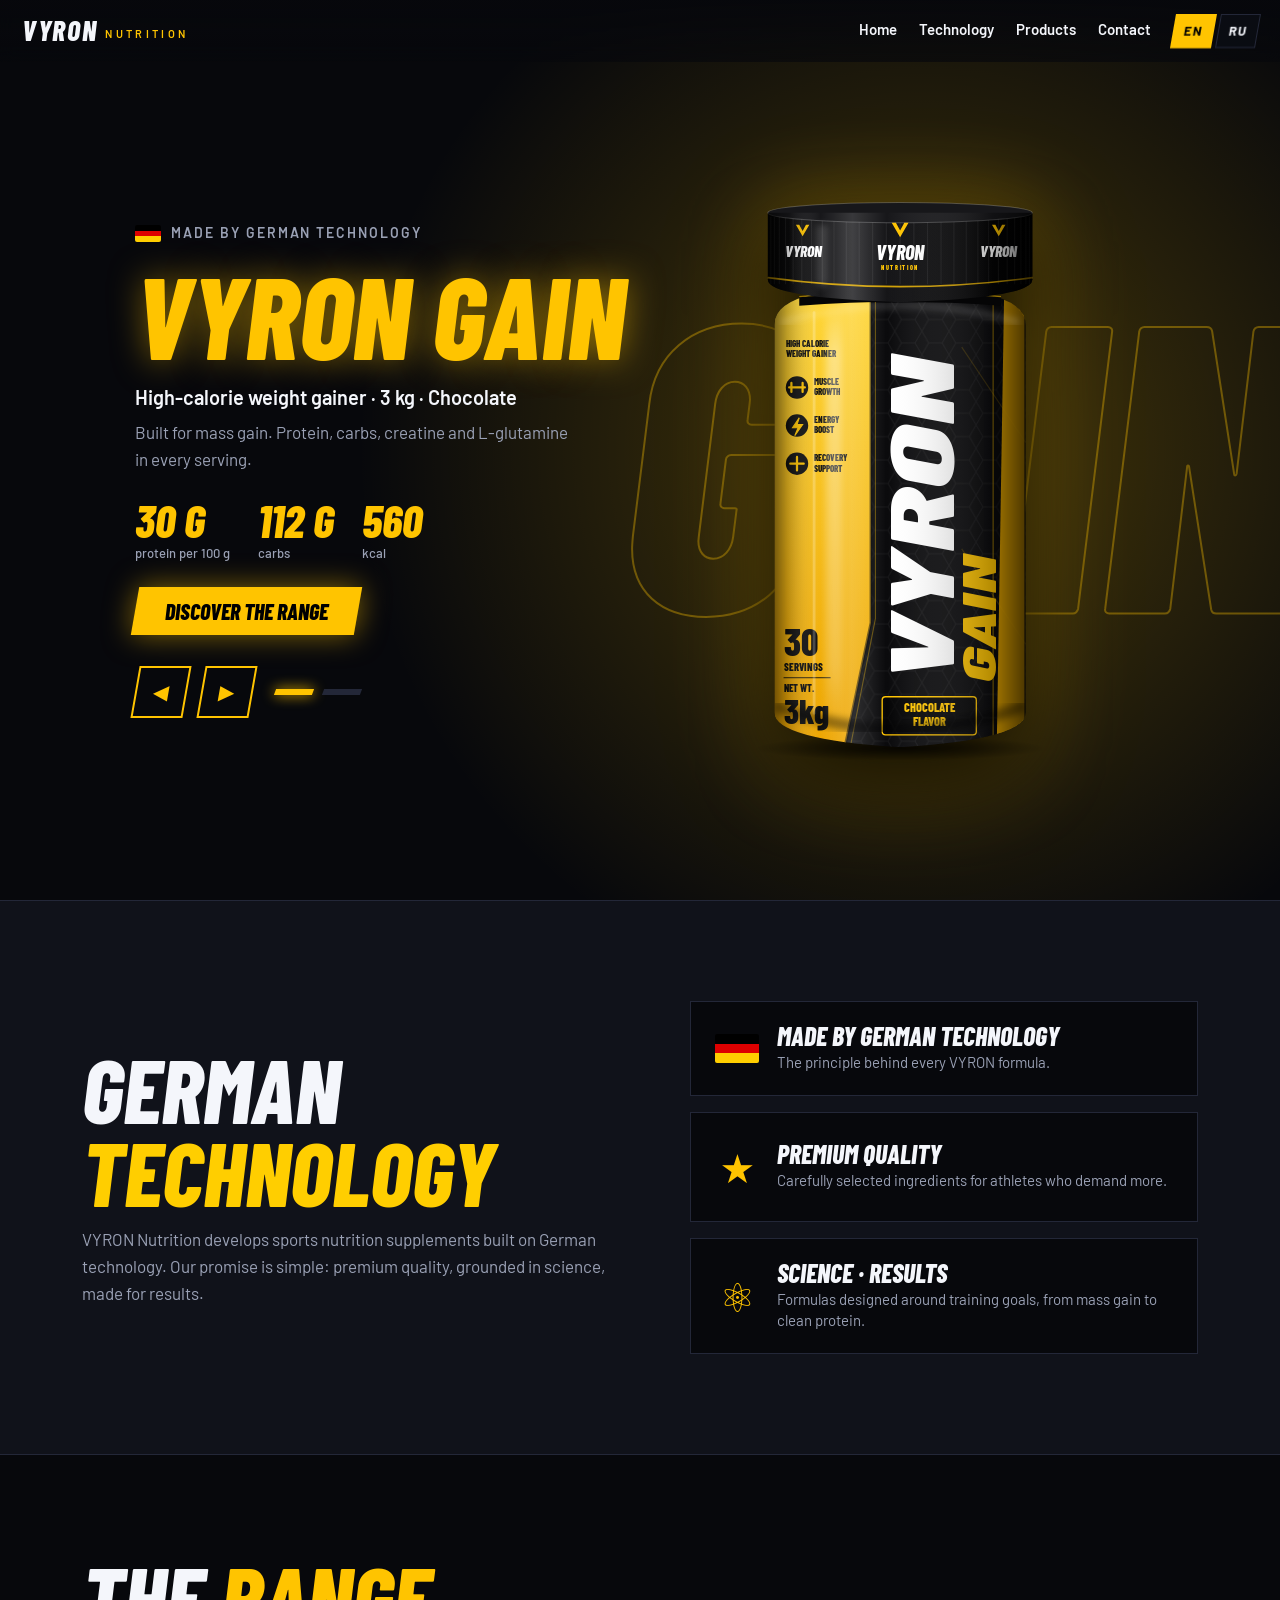
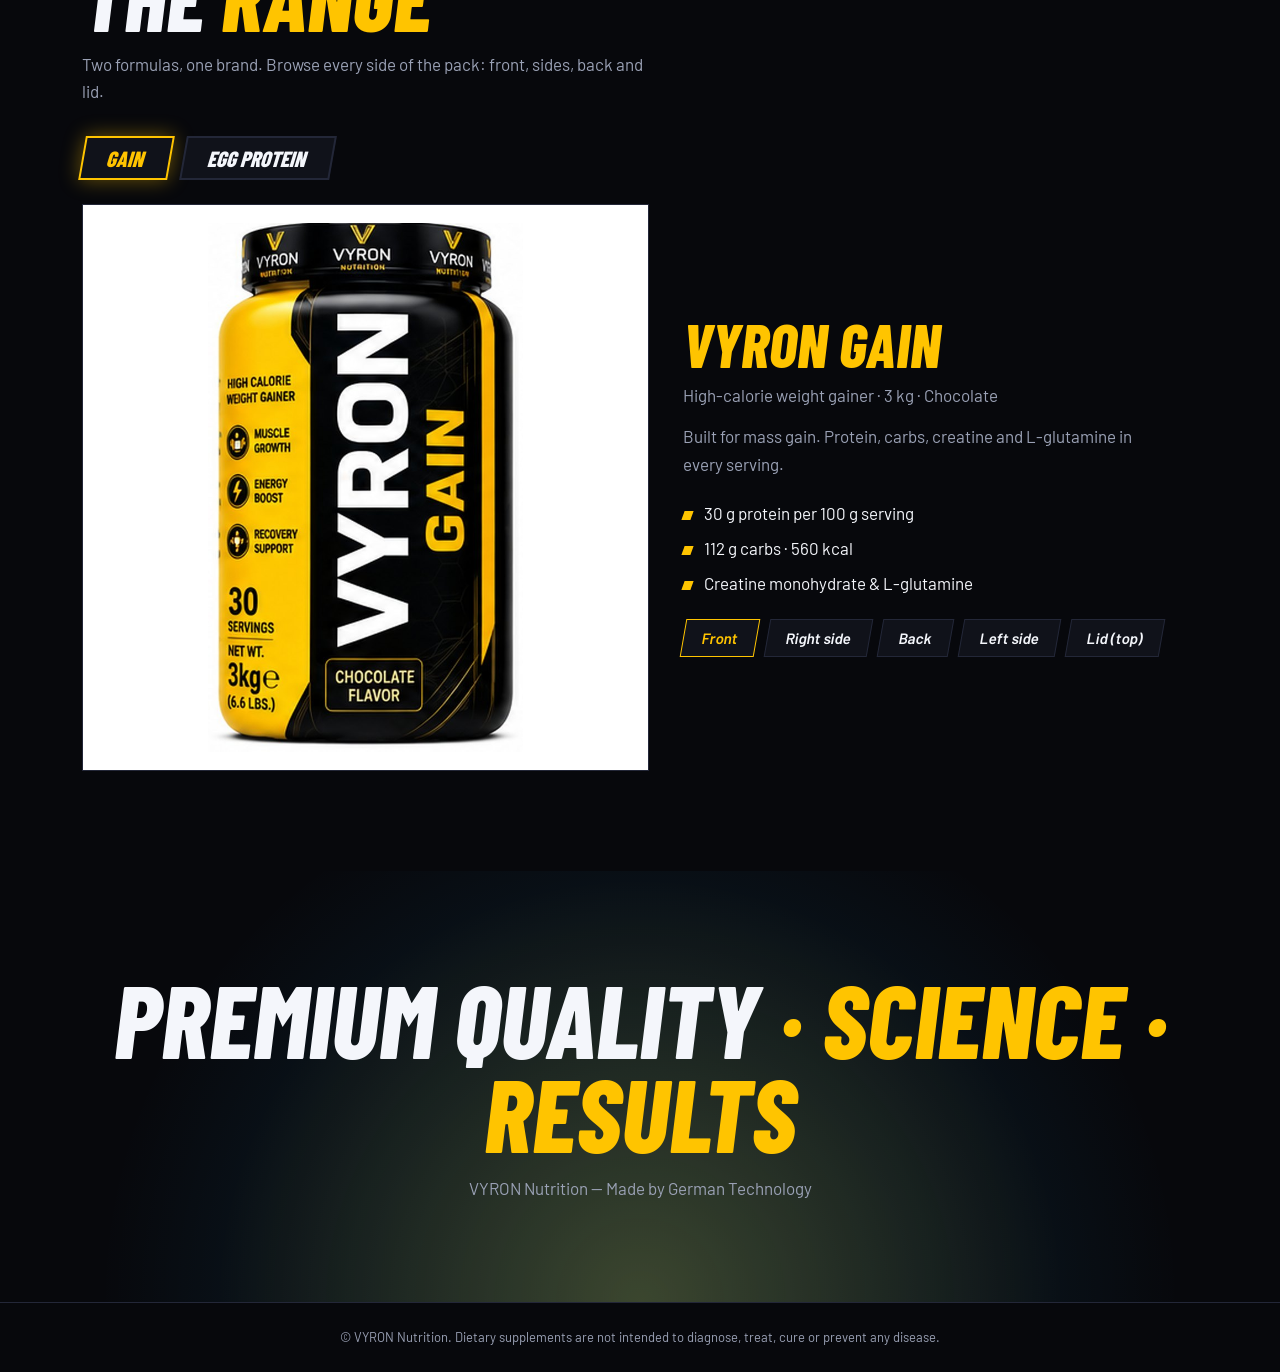
==== index.html @ f4ff1b3c "+" ====
<!DOCTYPE html><html lang="en"><head><meta charset="utf-8">
<meta name="viewport" content="width=device-width, initial-scale=1, viewport-fit=cover">
<title>VYRON Nutrition — Made by German Technology</title>
<meta name="description" content="VYRON Nutrition: sports nutrition supplements made by German technology. Premium quality · Science · Results.">
<link rel="canonical" href="https://www.vyronnutrition.com/">
<meta name="robots" content="index, follow">
<meta name="theme-color" content="#07080C">
<meta name="color-scheme" content="dark"><meta name="supported-color-schemes" content="dark"><meta name="darkreader-lock">
<link rel="icon" href="data:image/svg+xml,%3Csvg xmlns='http://www.w3.org/2000/svg' viewBox='0 0 64 64'%3E%3Crect width='64' height='64' rx='12' fill='%2307080C'/%3E%3Cpath d='M10 16h13l9 20 9-20h13L32 50z' fill='%23FFC400'/%3E%3C/svg%3E">

<meta property="og:type" content="website">
<meta property="og:site_name" content="VYRON PIT">
<meta property="og:title" content="VYRON PIT — Made by German Technology">
<meta property="og:description" content="Sports nutrition supplements made by German technology: VYRON Gain weight gainer and VYRON Egg Protein.">

<meta property="og:url" content="https://vyron.leeartur2354.workers.dev/">
<meta property="og:image" content="https://vyron.leeartur2354.workers.dev/og-preview.jpg">
<meta property="og:image:width" content="1200">
<meta property="og:image:height" content="630">

<meta name="twitter:card" content="summary_large_image">

<script type="application/ld+json">{"@context":"https://schema.org","@type":"Organization","name":"VYRON Nutrition","url":"https://www.vyronnutrition.com/","slogan":"Premium Quality · Science · Results","sameAs":[]}</script>
<link href="https://fonts.googleapis.com/css2?family=Barlow+Condensed:ital,wght@1,800&family=Barlow:wght@400;500;600&display=swap" rel="stylesheet">
<style>
:root{color-scheme:dark;--bg:#07080C;--panel:#10121A;--ink:#F4F6FB;--mut:#9AA1B5;--line:#232738;--c:#FFC400;box-sizing:border-box}
html{scroll-behavior:smooth;background:#07080C;color-scheme:dark}
*{box-sizing:border-box;margin:0}
body{background:var(--bg);color:var(--ink);font:400 17px/1.6 Barlow,system-ui,sans-serif;overflow-x:hidden;padding-top:env(safe-area-inset-top,0px);padding-bottom:env(safe-area-inset-bottom,0px)}
.d{font-family:"Barlow Condensed","Arial Narrow",Impact,sans-serif;font-weight:800;font-style:italic;line-height:.92;text-transform:uppercase}
:focus-visible{outline:3px solid var(--c);outline-offset:3px}
.wrap{max-width:1160px;margin:0 auto;padding:0 22px}
nav{position:fixed;top:env(safe-area-inset-top,0px);left:0;right:0;z-index:20;display:flex;justify-content:space-between;align-items:center;padding:14px 22px;background:linear-gradient(#07080Cf5,#07080Cb0);backdrop-filter:blur(8px);-webkit-backdrop-filter:blur(8px)}
nav b{font-size:28px;letter-spacing:.06em}nav b small{font:600 11px Barlow;font-style:normal;letter-spacing:.3em;color:var(--c);margin-left:8px;vertical-align:middle;transition:color .6s}
nav a{color:var(--ink);text-decoration:none;font-weight:600;margin-left:22px;font-size:15px}
nav a:hover{color:var(--c)}
.hero{position:relative;min-height:100vh;min-height:100svh;display:grid;align-items:center;padding:96px 0 56px;overflow:hidden}
.hero:before{content:"";position:absolute;inset:0;background:radial-gradient(circle at 72% 50%,color-mix(in srgb,var(--c) 26%,transparent),transparent 55%);transition:background .8s}
.ghost{position:absolute;right:-2%;top:50%;transform:translateY(-50%);font-size:clamp(160px,32vw,460px);color:transparent;-webkit-text-stroke:2px color-mix(in srgb,var(--c) 35%,transparent);white-space:nowrap;pointer-events:none;user-select:none}
.grid{position:relative;display:grid;grid-template-columns:1fr 1fr;gap:30px;align-items:center}
.eyebrow{display:flex;align-items:center;gap:10px;font-weight:600;font-size:14px;letter-spacing:.14em;text-transform:uppercase;color:var(--mut);margin-bottom:16px}
.flag{display:inline-block;width:26px;height:17px;border-radius:2px;background:linear-gradient(#000 33%,#DD0000 33% 66%,#FFCE00 66%)}
.info h1{font-size:clamp(60px,9vw,128px);color:var(--c);text-shadow:0 0 34px color-mix(in srgb,var(--c) 50%,transparent);transition:color .6s}
.info .sub{font-size:20px;font-weight:600;margin:14px 0 6px}.info p{color:var(--mut);max-width:44ch}
.info>*{transition:opacity .35s,transform .35s}.info.swap>*{opacity:0;transform:translateX(-24px)}
.stats{display:flex;gap:28px;margin:26px 0}.stats div{font-size:46px;color:var(--c)}.stats small{display:block;font:500 13px Barlow;font-style:normal;text-transform:none;color:var(--mut);margin-top:4px}
.btn{display:inline-block;padding:14px 30px;background:var(--c);color:#000;font-size:22px;text-decoration:none;transform:skewX(-10deg);box-shadow:0 0 28px color-mix(in srgb,var(--c) 50%,transparent);transition:background .6s,box-shadow .6s}
.btn span{display:inline-block;transform:skewX(10deg)}
.stage{position:relative;height:min(72vh,620px);min-height:420px;perspective:1100px;display:grid;place-items:center}
.jar{position:absolute;height:94%;width:auto;max-width:80%;object-fit:contain;transition:transform 1.1s cubic-bezier(.65,0,.2,1),opacity .8s;backface-visibility:hidden;filter:drop-shadow(0 30px 36px #000c) drop-shadow(0 0 40px color-mix(in srgb,var(--c) 35%,transparent));opacity:0;transform:rotateY(180deg) scale(.7)}
.jar.on{opacity:1;transform:rotateY(0) scale(1);animation:idle 5s ease-in-out 1.1s infinite}
.jar.left{transform:rotateY(-180deg) scale(.7)}
@keyframes idle{50%{transform:translateY(-10px) rotateY(8deg)}}
.ctrl{display:flex;align-items:center;gap:14px;margin-top:30px}
.arrow{width:52px;height:52px;border:2px solid var(--c);background:none;color:var(--c);font-size:20px;cursor:pointer;transform:skewX(-10deg);transition:background .2s,color .2s}
.arrow:hover{background:var(--c);color:#000}
.dots{display:flex;gap:10px;margin-left:8px}.dots button{width:38px;height:6px;border:0;background:var(--line);cursor:pointer;transform:skewX(-20deg)}
.dots button[aria-current="true"]{background:var(--c);box-shadow:0 0 12px var(--c)}
.jar{aspect-ratio:300/520}
.tabs{display:flex;gap:12px;margin:30px 0 24px}
.tabs button{padding:10px 24px;background:var(--panel);border:2px solid var(--line);color:var(--ink);font-size:22px;cursor:pointer;transform:skewX(-10deg)}
.tabs button[aria-selected="true"]{border-color:var(--tc);color:var(--tc);box-shadow:0 0 20px color-mix(in srgb,var(--tc) 40%,transparent)}
.viewer{--vc:#FFC400;display:grid;grid-template-columns:1.1fr 1fr;gap:34px;align-items:center}
.photo{position:relative;background:#fff;border:1px solid var(--line);aspect-ratio:1/1;max-height:640px;width:100%;overflow:hidden}
.gal{position:absolute;inset:0;display:none}.gal.on{display:block}
.ph{position:absolute;inset:0;width:100%;height:100%;object-fit:contain;padding:18px;opacity:0;transition:opacity .35s}.ph.on{opacity:1}
.side h3{font-size:clamp(40px,5vw,60px);color:var(--vc)}.side em{font-style:normal;color:var(--mut);display:block;margin:10px 0 14px}.side p{color:var(--mut);max-width:46ch}
.side ul{list-style:none;padding:0;margin:22px 0;display:grid;gap:8px}
.side li:before{content:"";display:inline-block;width:9px;height:9px;background:var(--vc);transform:skewX(-20deg);margin-right:12px}
.views{display:flex;flex-wrap:wrap;gap:10px}
.views button{padding:9px 18px;background:var(--panel);border:1.5px solid var(--line);color:var(--ink);font:600 15px Barlow,system-ui,sans-serif;cursor:pointer;transform:skewX(-10deg);transition:border-color .2s,color .2s}
.views button[aria-pressed="true"]{border-color:var(--vc);color:var(--vc)}
.views button:hover{border-color:var(--vc)}
.sec{padding:100px 0;position:relative}
.sec h2{font-size:clamp(44px,7vw,92px);margin-bottom:14px}.sec h2 b{color:var(--c);font-weight:inherit}.sec:not(.tech) h2 b{color:#FFC400}
.lead{color:var(--mut);max-width:58ch}
.tech{background:var(--panel);border-block:1px solid var(--line)}
.tech .wrap{display:grid;grid-template-columns:1.1fr 1fr;gap:50px;align-items:center}
.tech h2 b{color:#FFCE00}
.pillars{display:grid;gap:16px}
.pillar{border:1px solid var(--line);background:var(--bg);padding:22px 24px;display:flex;gap:18px;align-items:center}
.pillar .flag{width:44px;height:29px;flex:none}
.pillar i{flex:none;font-style:normal;font-size:40px;color:var(--c);width:44px;text-align:center}
.pillar b{display:block;font-size:26px}.pillar small{color:var(--mut);font-size:15px;line-height:1.4;display:block;margin-top:4px}
.prods{display:grid;grid-template-columns:1fr 1fr;gap:26px;margin-top:40px}
.card{--pc:#FFC400;background:var(--panel);border:1px solid var(--line);padding:30px;display:grid;grid-template-columns:150px 1fr;gap:24px;align-items:center;transition:border-color .3s,transform .3s}
.card:hover{border-color:var(--pc);transform:translateY(-4px)}
.card img{width:100%;height:auto;filter:drop-shadow(0 14px 18px #000a)}
.card h3{font-size:38px;color:var(--pc)}.card em{font-style:normal;color:var(--mut);font-size:15px;display:block;margin:8px 0 14px}
.card ul{list-style:none;padding:0;display:grid;gap:6px;font-size:15px}
.card li:before{content:"";display:inline-block;width:8px;height:8px;background:var(--pc);transform:skewX(-20deg);margin-right:10px}
.cta{padding:100px 22px;text-align:center;background:radial-gradient(circle at 50% 100%,#FFC40030,transparent 55%),radial-gradient(circle at 50% 100%,#2DB8FF30,transparent 70%)}
.cta h2{font-size:clamp(44px,8vw,110px)}.cta p{color:var(--mut);margin-top:16px}
.cta .links{margin-top:26px;display:flex;gap:26px;justify-content:center;flex-wrap:wrap;font-weight:600}
.cta .links a{color:var(--ink);text-decoration:none;border-bottom:2px solid var(--c);padding-bottom:2px}
footer{text-align:center;padding:24px 22px;font-size:13px;color:var(--mut);border-top:1px solid var(--line)}
@media(max-width:860px){.grid,.tech .wrap,.prods,.viewer{grid-template-columns:1fr}nav a{display:none}.ghost{opacity:.5}.sec{padding:64px 0}.card{grid-template-columns:110px 1fr;padding:22px}}
@media(max-width:860px){.hero{padding:76px 0 40px}.grid{gap:14px}.info{display:contents}.stage{order:-2;height:min(54vh,400px);min-height:320px}.ctrl{order:-1;justify-content:center;margin:0 0 12px}.arrow{width:56px;height:56px}.dots{margin-left:12px}.btn{justify-self:start}.stats{margin:14px 0}.info h1{font-size:clamp(54px,16vw,84px)}}
@media(max-width:860px){.viewer{gap:12px}.side{display:contents}.photo{order:0;max-height:none}.views{order:1;justify-content:center;gap:8px}.views button{flex:1 1 auto;min-height:44px;padding:8px 14px}.side h3{order:2;margin-top:10px}.side em{order:3;margin:0}.side p{order:4}.side ul{order:5;margin:6px 0 0}.tabs{margin:22px 0 16px}.tabs button{flex:1;min-height:48px}}
.lang{display:inline-flex;margin-left:22px;vertical-align:middle;gap:4px}
.lang button{min-width:40px;min-height:34px;padding:0 10px;background:#0b0d14cc;border:1.5px solid var(--line);color:var(--ink);font:700 13px Barlow,system-ui,sans-serif;letter-spacing:.08em;cursor:pointer;transform:skewX(-10deg);transition:border-color .2s,color .2s,background .2s}
.lang button:hover{border-color:var(--c)}
.lang button[aria-pressed="true"]{background:var(--c);border-color:var(--c);color:#000}
@media(max-width:860px){.lang{margin-left:0}}
@media(prefers-reduced-motion:reduce){.jar.on{animation:none}}
</style></head><body>
<nav><b class="d">VYRON<small>NUTRITION</small></b><div><a href="#top" data-i="nav_home">Home</a><a href="#technology" data-i="nav_tech">Technology</a><a href="#products" data-i="nav_prod">Products</a><a href="#contact" data-i="nav_contact">Contact</a><div class="lang" role="group" aria-label="Language"><button type="button" data-l="en" aria-pressed="true">EN</button><button type="button" data-l="ru" aria-pressed="false">RU</button></div></div></nav>

<header class="hero" id="top"><div class="ghost d" id="ghost" aria-hidden="true">GAIN</div>
<div class="wrap grid">
<div class="info" id="info">
<div class="eyebrow"><span class="flag" role="img" aria-label="German flag"></span><span data-i="eyebrow">Made by German Technology</span></div>
<h1 class="d" id="name">VYRON GAIN</h1><div class="sub" id="sub"></div><p id="desc"></p>
<div class="stats d" id="stats"></div>
<a class="btn d" href="#products"><span data-i="btn">Discover the range</span></a>
<div class="ctrl"><button class="arrow" id="prev" data-ia="prev" aria-label="Previous product">◀</button><button class="arrow" id="next" data-ia="next" aria-label="Next product">▶</button><div class="dots" id="dots"></div></div>
</div>
<div class="stage" id="stage"><svg class="jar on" id="j0" viewBox="0 0 300 520" role="img" aria-label="VYRON Gain weight gainer jar, chocolate flavor" xmlns="http://www.w3.org/2000/svg">
<defs>
<linearGradient id="gcyl" x1="0" x2="1"><stop offset="0" stop-color="#000" stop-opacity=".7"/><stop offset=".08" stop-color="#000" stop-opacity=".25"/><stop offset=".2" stop-color="#fff" stop-opacity=".0"/><stop offset=".32" stop-color="#fff" stop-opacity=".16"/><stop offset=".45" stop-color="#fff" stop-opacity="0"/><stop offset=".85" stop-color="#000" stop-opacity=".3"/><stop offset="1" stop-color="#000" stop-opacity=".78"/></linearGradient>
<linearGradient id="gyel" x1="0" y1="0" x2="0" y2="1"><stop offset="0" stop-color="#FFD83A"/><stop offset="1" stop-color="#EDA400"/></linearGradient>
<linearGradient id="gcap" x1="0" x2="1"><stop offset="0" stop-color="#030303"/><stop offset=".3" stop-color="#232326"/><stop offset=".55" stop-color="#0d0d0f"/><stop offset="1" stop-color="#000"/></linearGradient>
<linearGradient id="gshine" x1="0" y1="0" x2="0" y2="1"><stop offset="0" stop-color="#fff" stop-opacity="0"/><stop offset=".12" stop-color="#fff" stop-opacity=".5"/><stop offset=".85" stop-color="#fff" stop-opacity=".25"/><stop offset="1" stop-color="#fff" stop-opacity="0"/></linearGradient>
<pattern id="ghex" width="22" height="19" patternUnits="userSpaceOnUse" patternTransform="scale(1.1)"><path d="M0 9.5L5.5 0H16.5L22 9.5L16.5 19H5.5Z" fill="none" stroke="#fff" stroke-opacity=".05" stroke-width=".8"/></pattern>
<filter id="gblur" x="-50%" y="-10%" width="200%" height="120%"><feGaussianBlur stdDeviation="3.5"/></filter>
<radialGradient id="gshadow"><stop offset="0" stop-color="#000" stop-opacity=".75"/><stop offset="1" stop-color="#000" stop-opacity="0"/></radialGradient>
<clipPath id="gbody"><path d="M38 130Q38 110 76 102Q150 94 224 102Q262 110 262 130V476Q262 500 150 507Q38 500 38 476Z"/></clipPath>
<symbol id="gv" viewBox="-16 -14 32 28"><path d="M-14 -12L0 12L14 -12H7L0 1L-7 -12Z" fill="#FFC400"/></symbol>
</defs>
<ellipse cx="150" cy="508" rx="130" ry="11" fill="url(#gshadow)"/>
<g clip-path="url(#gbody)">
<rect x="30" y="90" width="240" height="430" fill="#0b0b0d"/>
<rect x="30" y="90" width="240" height="430" fill="url(#ghex)"/>
<path d="M30 90H124L124 396L98 520H30Z" fill="url(#gyel)"/>
<path d="M124 90L124 396L98 520" stroke="#000" stroke-opacity=".55" stroke-width="2.5" fill="none"/>
<path d="M128 90L128 392L103 520" stroke="#FFC400" stroke-opacity=".35" stroke-width="1" fill="none"/>
<path d="M243 90H261V520H236Z" fill="#E8A800"/><path d="M233 90L233 520" stroke="#FFC400" stroke-opacity=".5" stroke-width="1"/>
<path d="M205 150L262 235M205 330L262 415" stroke="#FFC400" stroke-opacity=".18" stroke-width="1"/>
<g font-family="'Barlow Condensed','Arial Narrow',Impact,sans-serif" font-weight="800" font-style="italic">
<g font-style="normal" fill="#111"><text x="48" y="150" font-size="8">HIGH CALORIE</text><text x="48" y="159" font-size="8">WEIGHT GAINER</text></g>
<g fill="#111"><circle cx="58" cy="186" r="10"/><circle cx="58" cy="220" r="10"/><circle cx="58" cy="254" r="10"/></g>
<g stroke="#FFC400" stroke-width="2" stroke-linecap="round" fill="none"><path d="M51 186H65M53 182V190M63 182V190"/><path d="M60 213L54 222H59L56 229L63 219H58Z" fill="#FFC400" stroke-width="1"/><path d="M58 248V260M52 254H64"/></g>
<g font-size="8" fill="#111" font-style="normal"><text x="73" y="184">MUSCLE</text><text x="73" y="193">GROWTH</text><text x="73" y="218">ENERGY</text><text x="73" y="227">BOOST</text><text x="73" y="252">RECOVERY</text><text x="73" y="261">SUPPORT</text></g>
<text x="46" y="426" font-size="34" fill="#111" font-style="normal">30</text><text x="46" y="439" font-size="9.5" fill="#111" font-style="normal">SERVINGS</text>
<path d="M46 445H88" stroke="#111" stroke-width=".8"/>
<text x="46" y="458" font-size="9" fill="#111" font-style="normal">NET WT.</text><text x="46" y="486" font-size="30" fill="#111" font-style="normal">3kg</text>
<text transform="translate(198 450) rotate(-90)" font-size="80" fill="#fff" textLength="290" lengthAdjust="spacingAndGlyphs">VYRON</text>
<text transform="translate(236 450) rotate(-90)" font-size="42" fill="#FFC400" textLength="114" lengthAdjust="spacingAndGlyphs">GAIN</text>
<rect x="134" y="462" width="84" height="34" rx="3" fill="#000" fill-opacity=".5" stroke="#FFC400" stroke-width="1.2"/>
<text x="176" y="476" font-size="11" fill="#FFC400" font-style="normal" text-anchor="middle">CHOCOLATE</text><text x="176" y="488" font-size="11" fill="#FFC400" font-style="normal" text-anchor="middle">FLAVOR</text>
</g>
<rect x="30" y="90" width="240" height="430" fill="url(#gcyl)"/>
<rect x="84" y="112" width="14" height="380" rx="7" fill="url(#gshine)" filter="url(#gblur)" opacity=".7"/>
<rect x="72" y="118" width="2.5" height="360" rx="1.2" fill="#fff" opacity=".22"/>
<path d="M44 128Q150 98 256 128" stroke="#fff" stroke-opacity=".28" stroke-width="3" fill="none" filter="url(#gblur)"/>
<path d="M38 470Q150 512 262 470" stroke="#000" stroke-opacity=".4" stroke-width="10" fill="none" filter="url(#gblur)"/>
</g>
<path d="M60 105Q150 97 240 105V113Q150 106 60 113Z" fill="#050506"/><path d="M60 105Q150 97 240 105" stroke="#FFC400" stroke-opacity=".55" stroke-width="1.2" fill="none"/>
<path d="M32 30V90Q32 106 150 110Q268 106 268 90V30Z" fill="url(#gcap)"/>
<g><line x1="34.6" y1="34" x2="34.6" y2="94" stroke="#fff" stroke-opacity="0.07" stroke-width="1"/><line x1="37.8" y1="34" x2="37.8" y2="94" stroke="#fff" stroke-opacity="0.07" stroke-width="1"/><line x1="42.2" y1="34" x2="42.2" y2="94" stroke="#fff" stroke-opacity="0.07" stroke-width="1"/><line x1="47.8" y1="34" x2="47.8" y2="94" stroke="#fff" stroke-opacity="0.07" stroke-width="1"/><line x1="54.5" y1="34" x2="54.5" y2="94" stroke="#fff" stroke-opacity="0.07" stroke-width="1"/><line x1="62.3" y1="34" x2="62.3" y2="94" stroke="#fff" stroke-opacity="0.07" stroke-width="1"/><line x1="71.0" y1="34" x2="71.0" y2="94" stroke="#fff" stroke-opacity="0.07" stroke-width="1"/><line x1="80.6" y1="34" x2="80.6" y2="94" stroke="#fff" stroke-opacity="0.07" stroke-width="1"/><line x1="91.0" y1="34" x2="91.0" y2="94" stroke="#fff" stroke-opacity="0.07" stroke-width="1"/><line x1="102.0" y1="34" x2="102.0" y2="94" stroke="#fff" stroke-opacity="0.07" stroke-width="1"/><line x1="113.5" y1="34" x2="113.5" y2="94" stroke="#fff" stroke-opacity="0.07" stroke-width="1"/><line x1="125.5" y1="34" x2="125.5" y2="94" stroke="#fff" stroke-opacity="0.07" stroke-width="1"/><line x1="137.7" y1="34" x2="137.7" y2="94" stroke="#fff" stroke-opacity="0.07" stroke-width="1"/><line x1="150.0" y1="34" x2="150.0" y2="94" stroke="#fff" stroke-opacity="0.07" stroke-width="1"/><line x1="162.3" y1="34" x2="162.3" y2="94" stroke="#fff" stroke-opacity="0.07" stroke-width="1"/><line x1="174.5" y1="34" x2="174.5" y2="94" stroke="#fff" stroke-opacity="0.07" stroke-width="1"/><line x1="186.5" y1="34" x2="186.5" y2="94" stroke="#fff" stroke-opacity="0.07" stroke-width="1"/><line x1="198.0" y1="34" x2="198.0" y2="94" stroke="#fff" stroke-opacity="0.07" stroke-width="1"/><line x1="209.0" y1="34" x2="209.0" y2="94" stroke="#fff" stroke-opacity="0.07" stroke-width="1"/><line x1="219.4" y1="34" x2="219.4" y2="94" stroke="#fff" stroke-opacity="0.07" stroke-width="1"/><line x1="229.0" y1="34" x2="229.0" y2="94" stroke="#fff" stroke-opacity="0.07" stroke-width="1"/><line x1="237.7" y1="34" x2="237.7" y2="94" stroke="#fff" stroke-opacity="0.07" stroke-width="1"/><line x1="245.5" y1="34" x2="245.5" y2="94" stroke="#fff" stroke-opacity="0.07" stroke-width="1"/><line x1="252.2" y1="34" x2="252.2" y2="94" stroke="#fff" stroke-opacity="0.07" stroke-width="1"/><line x1="257.8" y1="34" x2="257.8" y2="94" stroke="#fff" stroke-opacity="0.07" stroke-width="1"/><line x1="262.2" y1="34" x2="262.2" y2="94" stroke="#fff" stroke-opacity="0.07" stroke-width="1"/><line x1="265.4" y1="34" x2="265.4" y2="94" stroke="#fff" stroke-opacity="0.07" stroke-width="1"/></g>
<ellipse cx="150" cy="30" rx="118" ry="9" fill="#17171a"/><ellipse cx="150" cy="30" rx="118" ry="9" fill="none" stroke="#fff" stroke-opacity=".22"/>
<path d="M32 88Q150 104 268 88" stroke="#FFC400" stroke-opacity=".8" stroke-width="1.4" fill="none"/>
<g font-family="'Barlow Condensed','Arial Narrow',Impact,sans-serif" font-weight="800" font-style="italic" fill="#fff" text-anchor="middle">
<use href="#gv" x="56" y="40" width="14" height="12"/><text x="64" y="70" font-size="14">VYRON</text>
<use href="#gv" x="141" y="38" width="18" height="15"/><text x="150" y="72" font-size="18">VYRON</text><text x="150" y="81" font-size="5.5" fill="#FFC400" font-style="normal" letter-spacing="1.5">NUTRITION</text>
<use href="#gv" x="231" y="40" width="14" height="12"/><text x="238" y="70" font-size="14">VYRON</text></g>
<path d="M32 30V90Q32 106 150 110Q268 106 268 90V30Z" fill="url(#gcyl)" opacity=".9"/>
<rect x="76" y="40" width="9" height="56" rx="4" fill="#fff" opacity=".18" filter="url(#gblur)"/>
</svg>
<svg class="jar" id="j1" viewBox="0 0 300 520" role="img" aria-label="VYRON Egg Protein powder jar, vanilla flavor" xmlns="http://www.w3.org/2000/svg">
<defs>
<linearGradient id="ecyl" x1="0" x2="1"><stop offset="0" stop-color="#000" stop-opacity=".4"/><stop offset=".07" stop-color="#000" stop-opacity=".12"/><stop offset=".2" stop-color="#fff" stop-opacity=".0"/><stop offset=".32" stop-color="#fff" stop-opacity=".35"/><stop offset=".48" stop-color="#fff" stop-opacity="0"/><stop offset=".82" stop-color="#000" stop-opacity=".1"/><stop offset=".93" stop-color="#000" stop-opacity=".3"/><stop offset="1" stop-color="#000" stop-opacity=".55"/></linearGradient>
<linearGradient id="eblue" x1="0" x2="1"><stop offset="0" stop-color="#1c4cc4"/><stop offset=".5" stop-color="#173E9E"/><stop offset="1" stop-color="#0d2670"/></linearGradient>
<linearGradient id="eyel" x1="0" y1="0" x2="0" y2="1"><stop offset="0" stop-color="#FFD83A"/><stop offset="1" stop-color="#F2AE00"/></linearGradient>
<linearGradient id="eshine" x1="0" y1="0" x2="0" y2="1"><stop offset="0" stop-color="#fff" stop-opacity="0"/><stop offset=".12" stop-color="#fff" stop-opacity=".9"/><stop offset=".85" stop-color="#fff" stop-opacity=".5"/><stop offset="1" stop-color="#fff" stop-opacity="0"/></linearGradient>
<filter id="eblur" x="-50%" y="-10%" width="200%" height="120%"><feGaussianBlur stdDeviation="3.5"/></filter>
<radialGradient id="eshadow"><stop offset="0" stop-color="#000" stop-opacity=".75"/><stop offset="1" stop-color="#000" stop-opacity="0"/></radialGradient>
<clipPath id="ebody"><path d="M38 130Q38 110 76 102Q150 94 224 102Q262 110 262 130V476Q262 500 150 507Q38 500 38 476Z"/></clipPath>
<symbol id="ef" viewBox="-20 -20 40 40"><g fill="#FFF6D2" stroke="#E6D08A" stroke-width=".7"><ellipse cx="0" cy="-10" rx="5.5" ry="10"/><ellipse cx="0" cy="-10" rx="5.5" ry="10" transform="rotate(72)"/><ellipse cx="0" cy="-10" rx="5.5" ry="10" transform="rotate(144)"/><ellipse cx="0" cy="-10" rx="5.5" ry="10" transform="rotate(216)"/><ellipse cx="0" cy="-10" rx="5.5" ry="10" transform="rotate(288)"/></g><circle r="3.6" fill="#F6C23B"/><circle r="1.6" fill="#D99A12"/></symbol>
</defs>
<ellipse cx="150" cy="508" rx="130" ry="11" fill="url(#eshadow)"/>
<g clip-path="url(#ebody)">
<rect x="30" y="90" width="240" height="430" fill="#fbfbfd"/>
<rect x="236" y="90" width="34" height="430" fill="url(#eblue)"/><rect x="229" y="90" width="7" height="430" fill="#FFC400"/>
<rect x="30" y="90" width="9" height="430" fill="url(#eblue)"/>
<path d="M39 188L104 176V396L39 412Z" fill="url(#eyel)"/>
<g font-family="'Barlow Condensed','Arial Narrow',Impact,sans-serif" font-weight="800" font-style="italic">
<g fill="#111"><circle cx="56" cy="214" r="7.5"/><circle cx="56" cy="250" r="7.5"/><circle cx="56" cy="286" r="7.5"/><circle cx="56" cy="322" r="7.5"/></g>
<g stroke="#FFC400" stroke-width="1.8" stroke-linecap="round" fill="none"><path d="M51 214H61M52.5 211V217M59.5 211V217"/><path d="M51 250H61M51 247V253M61 247V253M54 250V247M58 250V253"/><path d="M58 281Q52 284 55 290Q58 292 60 288" /><path d="M56 317V327M51 322H61"/></g>
<g font-size="6.2" fill="#111" font-style="normal"><text x="67" y="212">MUSCLE</text><text x="67" y="219">GROWTH</text><text x="67" y="248">MUSCLE</text><text x="67" y="255">PROTEIN</text><text x="67" y="284">FAST</text><text x="67" y="291">ABSORPTION</text><text x="67" y="320">RECOVERY</text><text x="67" y="327">SUPPORT</text></g>
<rect x="46" y="346" width="40" height="38" rx="3" fill="#173E9E"/><text x="66" y="368" font-size="23" fill="#fff" font-style="normal" text-anchor="middle">62</text><text x="66" y="379" font-size="6.5" fill="#fff" font-style="normal" text-anchor="middle">SERVINGS</text>
<path d="M156 112L166 132L176 112H170L166 120L162 112Z" fill="#173E9E"/><path d="M161 112L166 123L171 112Z" fill="#FFC400"/>
<text x="166" y="152" font-size="18" fill="#101010" font-style="normal" text-anchor="middle" letter-spacing=".5">VYRON</text>
<text x="166" y="162" font-size="6" fill="#555" font-style="normal" text-anchor="middle" letter-spacing="1.6">NUTRITION</text>
<text x="166" y="232" font-size="76" fill="#0b0b0b" text-anchor="middle" textLength="106" lengthAdjust="spacingAndGlyphs">EGG</text>
<text x="166" y="278" font-size="44" fill="#173E9E" text-anchor="middle" textLength="106" lengthAdjust="spacingAndGlyphs">PROTEIN</text>
<rect x="111" y="288" width="110" height="16" fill="#FFC400"/><text x="166" y="299.5" font-size="8.5" fill="#111" font-style="normal" text-anchor="middle" textLength="100" lengthAdjust="spacingAndGlyphs">PREMIUM QUALITY PROTEIN</text>
<g fill="#111" font-style="normal" text-anchor="middle"><text x="130" y="333" font-size="15">25g</text><text x="166" y="333" font-size="15">5.4g</text><text x="203" y="333" font-size="15">4.2g</text>
<g font-size="5.2" fill="#555"><text x="130" y="341">PROTEIN</text><text x="166" y="341">BCAAs</text><text x="203" y="341">EAAs</text></g></g>
<path d="M148 318V342M184 318V342" stroke="#999" stroke-width=".6"/>
<path d="M214 470Q232 440 228 410Q250 430 246 462Q240 484 214 492Z" fill="#fff" stroke="#e3e5ef" stroke-width="1"/>
<path d="M150 508Q190 488 226 492Q250 480 262 440V520H150Z" fill="#f3f4fa"/>
<path d="M148 468Q176 448 214 452" stroke="#4a2c1a" stroke-width="3.2" stroke-linecap="round" fill="none"/><path d="M150 482Q186 472 222 456" stroke="#5a3721" stroke-width="2.6" stroke-linecap="round" fill="none"/>
<use href="#ef" x="168" y="428" width="46" height="46" transform="rotate(-14 191 451)"/><use href="#ef" x="214" y="412" width="30" height="30" transform="rotate(20 229 427)"/>
<rect x="116" y="462" width="62" height="26" rx="3" fill="#173E9E"/><text x="147" y="474" font-size="11.5" fill="#fff" font-style="normal" text-anchor="middle">VANILLA</text><text x="147" y="483" font-size="7" fill="#fff" font-style="normal" text-anchor="middle">FLAVOR</text>
<text transform="translate(254 444) rotate(-90)" font-size="9" fill="#fff" font-style="normal" letter-spacing="1">100% EGG PROTEIN POWDER</text>
</g>
<rect x="30" y="90" width="240" height="430" fill="url(#ecyl)"/>
<rect x="84" y="112" width="14" height="380" rx="7" fill="url(#eshine)" filter="url(#eblur)" opacity=".75"/>
<path d="M44 128Q150 98 256 128" stroke="#fff" stroke-opacity=".6" stroke-width="3" fill="none" filter="url(#eblur)"/>
<path d="M38 470Q150 512 262 470" stroke="#000" stroke-opacity=".18" stroke-width="10" fill="none" filter="url(#eblur)"/>
</g>
<path d="M60 105Q150 97 240 105V113Q150 106 60 113Z" fill="#e4e7f3" stroke="#c9cde0" stroke-width=".6"/>
<path d="M32 30V90Q32 106 150 110Q268 106 268 90V30Z" fill="url(#eblue)"/>
<g><line x1="34.6" y1="34" x2="34.6" y2="94" stroke="#fff" stroke-opacity="0.1" stroke-width="1"/><line x1="37.8" y1="34" x2="37.8" y2="94" stroke="#fff" stroke-opacity="0.1" stroke-width="1"/><line x1="42.2" y1="34" x2="42.2" y2="94" stroke="#fff" stroke-opacity="0.1" stroke-width="1"/><line x1="47.8" y1="34" x2="47.8" y2="94" stroke="#fff" stroke-opacity="0.1" stroke-width="1"/><line x1="54.5" y1="34" x2="54.5" y2="94" stroke="#fff" stroke-opacity="0.1" stroke-width="1"/><line x1="62.3" y1="34" x2="62.3" y2="94" stroke="#fff" stroke-opacity="0.1" stroke-width="1"/><line x1="71.0" y1="34" x2="71.0" y2="94" stroke="#fff" stroke-opacity="0.1" stroke-width="1"/><line x1="80.6" y1="34" x2="80.6" y2="94" stroke="#fff" stroke-opacity="0.1" stroke-width="1"/><line x1="91.0" y1="34" x2="91.0" y2="94" stroke="#fff" stroke-opacity="0.1" stroke-width="1"/><line x1="102.0" y1="34" x2="102.0" y2="94" stroke="#fff" stroke-opacity="0.1" stroke-width="1"/><line x1="113.5" y1="34" x2="113.5" y2="94" stroke="#fff" stroke-opacity="0.1" stroke-width="1"/><line x1="125.5" y1="34" x2="125.5" y2="94" stroke="#fff" stroke-opacity="0.1" stroke-width="1"/><line x1="137.7" y1="34" x2="137.7" y2="94" stroke="#fff" stroke-opacity="0.1" stroke-width="1"/><line x1="150.0" y1="34" x2="150.0" y2="94" stroke="#fff" stroke-opacity="0.1" stroke-width="1"/><line x1="162.3" y1="34" x2="162.3" y2="94" stroke="#fff" stroke-opacity="0.1" stroke-width="1"/><line x1="174.5" y1="34" x2="174.5" y2="94" stroke="#fff" stroke-opacity="0.1" stroke-width="1"/><line x1="186.5" y1="34" x2="186.5" y2="94" stroke="#fff" stroke-opacity="0.1" stroke-width="1"/><line x1="198.0" y1="34" x2="198.0" y2="94" stroke="#fff" stroke-opacity="0.1" stroke-width="1"/><line x1="209.0" y1="34" x2="209.0" y2="94" stroke="#fff" stroke-opacity="0.1" stroke-width="1"/><line x1="219.4" y1="34" x2="219.4" y2="94" stroke="#fff" stroke-opacity="0.1" stroke-width="1"/><line x1="229.0" y1="34" x2="229.0" y2="94" stroke="#fff" stroke-opacity="0.1" stroke-width="1"/><line x1="237.7" y1="34" x2="237.7" y2="94" stroke="#fff" stroke-opacity="0.1" stroke-width="1"/><line x1="245.5" y1="34" x2="245.5" y2="94" stroke="#fff" stroke-opacity="0.1" stroke-width="1"/><line x1="252.2" y1="34" x2="252.2" y2="94" stroke="#fff" stroke-opacity="0.1" stroke-width="1"/><line x1="257.8" y1="34" x2="257.8" y2="94" stroke="#fff" stroke-opacity="0.1" stroke-width="1"/><line x1="262.2" y1="34" x2="262.2" y2="94" stroke="#fff" stroke-opacity="0.1" stroke-width="1"/><line x1="265.4" y1="34" x2="265.4" y2="94" stroke="#fff" stroke-opacity="0.1" stroke-width="1"/></g>
<ellipse cx="150" cy="30" rx="118" ry="9" fill="#2a5bd8"/><ellipse cx="150" cy="30" rx="118" ry="9" fill="none" stroke="#fff" stroke-opacity=".4"/>
<path d="M32 88Q150 104 268 88" stroke="#0d2670" stroke-width="1.5" fill="none"/>
<g font-family="'Barlow Condensed','Arial Narrow',Impact,sans-serif" font-weight="800" font-style="italic" fill="#fff" text-anchor="middle">
<text x="62" y="70" font-size="16">VYRON</text><text x="150" y="74" font-size="14">VYRON</text><text x="238" y="70" font-size="16">VYRON</text></g>
<path d="M142 40L150 56L158 40H154L150 47L146 40Z" fill="#FFC400"/>
<path d="M32 30V90Q32 106 150 110Q268 106 268 90V30Z" fill="url(#ecyl)" opacity=".9"/>
<rect x="76" y="40" width="9" height="56" rx="4" fill="#fff" opacity=".3" filter="url(#eblur)"/>
</svg>
</div>
</div></header>

<section class="sec tech" id="technology"><div class="wrap">
<div><h2 class="d" data-i="tech_h">German <b>technology</b></h2>
<p class="lead" data-i="tech_p">VYRON Nutrition develops sports nutrition supplements built on German technology. Our promise is simple: premium quality, grounded in science, made for results.</p></div>
<div class="pillars">
<div class="pillar"><span class="flag" role="img" aria-label="German flag"></span><div><b class="d" data-i="p1_h">Made by German Technology</b><small data-i="p1_p">The principle behind every VYRON formula.</small></div></div>
<div class="pillar"><i>★</i><div><b class="d" data-i="p2_h">Premium Quality</b><small data-i="p2_p">Carefully selected ingredients for athletes who demand more.</small></div></div>
<div class="pillar"><i>⚛</i><div><b class="d" data-i="p3_h">Science · Results</b><small data-i="p3_p">Formulas designed around training goals, from mass gain to clean protein.</small></div></div>
</div></div></section>

<section class="sec" id="products"><div class="wrap">
<h2 class="d" data-i="range_h">The <b>range</b></h2>
<p class="lead" data-i="range_p">Two formulas, one brand. Browse every side of the pack: front, sides, back and lid.</p>
<div class="tabs" id="tabs" role="tablist"><button class="d" role="tab" data-p="0" aria-selected="true" style="--tc:#FFC400">Gain</button><button class="d" role="tab" data-p="1" aria-selected="false" style="--tc:#2DB8FF">Egg Protein</button></div>
<div class="viewer" id="viewer">
<div class="photo" id="photo"><div class="gal on" data-p="0"><img class="ph on" data-v="0" alt="VYRON Gain — Front" src="[data-uri]"><img class="ph" data-v="1" alt="VYRON Gain — Right side" src="[data-uri]"><img class="ph" data-v="2" alt="VYRON Gain — Back" src="[data-uri]"><img class="ph" data-v="3" alt="VYRON Gain — Left side" src="[data-uri]"><img class="ph" data-v="4" alt="VYRON Gain — Lid (top)" src="[data-uri]"></div><div class="gal" data-p="1"><img class="ph on" data-v="0" alt="VYRON Egg Protein — Front" src="[data-uri]"><img class="ph" data-v="1" alt="VYRON Egg Protein — Right side" src="[data-uri]"><img class="ph" data-v="2" alt="VYRON Egg Protein — Back" src="[data-uri]"><img class="ph" data-v="3" alt="VYRON Egg Protein — Left side" src="[data-uri]"><img class="ph" data-v="4" alt="VYRON Egg Protein — Lid (top)" src="[data-uri]"></div></div>
<div class="side">
<h3 class="d" id="vname"></h3><em id="vsub"></em><p id="vdesc"></p>
<ul id="vfacts"></ul>
<div class="views" id="views" role="group" data-ia="views" aria-label="Pack view"></div>
</div></div></div></section>

<section class="cta" id="contact"><h2 class="d" data-i="cta_h">Premium quality <span style="color:var(--c)">· Science · Results</span></h2>
<p data-i="cta_p">VYRON Nutrition — Made by German Technology</p>
</section>
<footer data-i="foot">© VYRON Nutrition. Dietary supplements are not intended to diagnose, treat, cure or prevent any disease.</footer>

<script>
const L={"en": {"title": "VYRON Nutrition — Made by German Technology", "desc": "VYRON Nutrition: sports nutrition supplements made by German technology. Premium quality · Science · Results.", "nav_home": "Home", "nav_tech": "Technology", "nav_prod": "Products", "nav_contact": "Contact", "eyebrow": "Made by German Technology", "btn": "Discover the range", "tech_h": "German <b>technology</b>", "tech_p": "VYRON Nutrition develops sports nutrition supplements built on German technology. Our promise is simple: premium quality, grounded in science, made for results.", "p1_h": "Made by German Technology", "p1_p": "The principle behind every VYRON formula.", "p2_h": "Premium Quality", "p2_p": "Carefully selected ingredients for athletes who demand more.", "p3_h": "Science · Results", "p3_p": "Formulas designed around training goals, from mass gain to clean protein.", "range_h": "The <b>range</b>", "range_p": "Two formulas, one brand. Browse every side of the pack: front, sides, back and lid.", "cta_h": "Premium quality <span style=\"color:var(--c)\">· Science · Results</span>", "cta_p": "VYRON Nutrition — Made by German Technology", "foot": "© VYRON Nutrition. Dietary supplements are not intended to diagnose, treat, cure or prevent any disease.", "a_prev": "Previous product", "a_next": "Next product", "a_views": "Pack view", "vn": ["Front", "Right side", "Back", "Left side", "Lid (top)"], "p": [{"sub": "High-calorie weight gainer · 3 kg · Chocolate", "d": "Built for mass gain. Protein, carbs, creatine and L-glutamine in every serving.", "st": [["30 g", "protein per 100 g"], ["112 g", "carbs"], ["560", "kcal"]], "f": ["30 g protein per 100 g serving", "112 g carbs · 560 kcal", "Creatine monohydrate &amp; L-glutamine"]}, {"sub": "100% egg protein powder · 2 kg · Vanilla", "d": "Premium-quality egg protein with fast absorption, for before and after training.", "st": [["25 g", "protein per serving"], ["5.4 g", "BCAAs"], ["4.2 g", "EAAs"]], "f": ["25 g protein per serving", "5.4 g BCAAs · 4.2 g EAAs", "Fast absorption, premium quality"]}]}, "ru": {"title": "VYRON Nutrition — Сделано по немецкой технологии", "desc": "VYRON Nutrition: спортивное питание, сделанное по немецкой технологии. Премиальное качество · Наука · Результат.", "nav_home": "Главная", "nav_tech": "Технологии", "nav_prod": "Продукция", "nav_contact": "Контакты", "eyebrow": "Сделано по немецкой технологии", "btn": "Смотреть линейку", "tech_h": "Немецкая <b>технология</b>", "tech_p": "VYRON Nutrition создаёт спортивное питание на основе немецкой технологии. Наше обещание простое: премиальное качество, научный подход и результат.", "p1_h": "Сделано по немецкой технологии", "p1_p": "Принцип, лежащий в основе каждой формулы VYRON.", "p2_h": "Премиальное качество", "p2_p": "Тщательно подобранные ингредиенты для тех, кто требует большего.", "p3_h": "Наука · Результат", "p3_p": "Формулы под тренировочные цели: от набора массы до чистого протеина.", "range_h": "Наша <b>линейка</b>", "range_p": "Два продукта, один бренд. Посмотрите упаковку со всех сторон: спереди, с боков, сзади и крышку.", "cta_h": "Премиальное качество <span style=\"color:var(--c)\">· Наука · Результат</span>", "cta_p": "VYRON Nutrition — сделано по немецкой технологии", "foot": "© VYRON Nutrition. Биологически активные добавки не являются лекарственным средством.", "a_prev": "Предыдущий продукт", "a_next": "Следующий продукт", "a_views": "Вид упаковки", "vn": ["Спереди", "Справа", "Сзади", "Слева", "Крышка"], "p": [{"sub": "Высококалорийный гейнер · 3 кг · Шоколад", "d": "Создан для набора массы. Белок, углеводы, креатин и L-глютамин в каждой порции.", "st": [["30 г", "белка на 100 г"], ["112 г", "углеводов"], ["560", "ккал"]], "f": ["30 г белка на 100 г порции", "112 г углеводов · 560 ккал", "Креатин моногидрат и L-глютамин"]}, {"sub": "100% яичный протеин · 2 кг · Ваниль", "d": "Яичный протеин премиального качества с быстрым усвоением: до и после тренировки.", "st": [["25 г", "белка в порции"], ["5,4 г", "BCAA"], ["4,2 г", "EAA"]], "f": ["25 г белка в порции", "5,4 г BCAA · 4,2 г EAA", "Быстрое усвоение, премиальное качество"]}]}};
let lang='en';
const P=[{c:'#FFC400',n:'VYRON GAIN',g:'GAIN'},{c:'#2DB8FF',n:'EGG PROTEIN',g:'EGG'}];
const V=[{c:'#FFC400',n:'VYRON Gain'},{c:'#2DB8FF',n:'Egg Protein'}];
const $=i=>document.getElementById(i);let cur=0,busy=false,vp=0,vv=0;
$('dots').innerHTML=P.map((p,i)=>`<button aria-label="${p.n}" data-i="${i}"></button>`).join('');
function text(i){const p=P[i],x=L[lang].p[i];document.documentElement.style.setProperty('--c',p.c);$('name').textContent=p.n;$('ghost').textContent=p.g;$('sub').textContent=x.sub;$('desc').textContent=x.d;
$('stats').innerHTML=x.st.map(s=>`<div>${s[0]}<small>${s[1]}</small></div>`).join('');
document.querySelectorAll('#dots button').forEach((b,k)=>b.setAttribute('aria-current',k==i))}
function go(n){n=(n+P.length)%P.length;if(busy||n==cur)return;busy=true;const dir=n>cur||(cur==P.length-1&&n==0)?1:-1;
const a=$('j'+cur),b=$('j'+n);$('info').classList.add('swap');
b.style.transition='none';b.classList.toggle('left',dir<0);void b.offsetWidth;b.style.transition='';
a.classList.remove('on');a.classList.toggle('left',dir>0);b.classList.remove('left');b.classList.add('on');
setTimeout(()=>{text(n);$('info').classList.remove('swap')},350);
setTimeout(()=>{busy=false},900);cur=n}
$('next').onclick=()=>go(cur+1);$('prev').onclick=()=>go(cur-1);
$('dots').onclick=e=>{if(e.target.dataset.i!=null)go(+e.target.dataset.i)};
addEventListener('keydown',e=>{if(e.key=='ArrowRight')go(cur+1);if(e.key=='ArrowLeft')go(cur-1)});
let sx=null;$('stage').addEventListener('touchstart',e=>sx=e.touches[0].clientX,{passive:true});
$('stage').addEventListener('touchend',e=>{if(sx==null)return;const d=e.changedTouches[0].clientX-sx;if(Math.abs(d)>40)go(cur+(d<0?1:-1));sx=null});
/* range viewer */
function showV(){const v=V[vp],x=L[lang].p[vp],vn=L[lang].vn;$('viewer').style.setProperty('--vc',v.c);$('vname').textContent=v.n;$('vsub').textContent=x.sub;$('vdesc').textContent=x.d;
$('vfacts').innerHTML=x.f.map(f=>`<li>${f}</li>`).join('');
$('views').innerHTML=vn.map((n,i)=>`<button data-v="${i}" aria-pressed="${i==vv}">${n}</button>`).join('');
document.querySelectorAll('.gal').forEach(g=>{g.classList.toggle('on',+g.dataset.p==vp);g.querySelectorAll('.ph').forEach(im=>{im.classList.toggle('on',+im.dataset.v==vv);im.alt='VYRON '+V[+g.dataset.p].n.replace('VYRON ','')+' — '+vn[+im.dataset.v]})});
document.querySelectorAll('#tabs button').forEach(b=>b.setAttribute('aria-selected',+b.dataset.p==vp))}
$('tabs').onclick=e=>{if(e.target.dataset.p!=null){vp=+e.target.dataset.p;vv=0;showV()}};
$('views').onclick=e=>{if(e.target.dataset.v!=null){vv=+e.target.dataset.v;showV()}};
let px=null;$('photo').addEventListener('touchstart',e=>px=e.touches[0].clientX,{passive:true});
$('photo').addEventListener('touchend',e=>{if(px==null)return;const d=e.changedTouches[0].clientX-px;if(Math.abs(d)>40){vv=(vv+(d<0?1:-1)+5)%5;showV()}px=null});
/* language */
function setLang(l,save){if(!L[l])l='en';lang=l;const D=L[l];
document.documentElement.lang=l;document.title=D.title;
const md=document.querySelector('meta[name=description]');if(md)md.content=D.desc;
document.querySelectorAll('[data-i]').forEach(e=>{if(D[e.dataset.i]!=null)e.innerHTML=D[e.dataset.i]});
const am={prev:D.a_prev,next:D.a_next,views:D.a_views};
document.querySelectorAll('[data-ia]').forEach(e=>e.setAttribute('aria-label',am[e.dataset.ia]));
document.querySelectorAll('.lang button').forEach(b=>b.setAttribute('aria-pressed',b.dataset.l==l));
text(cur);showV();
if(save){try{localStorage.setItem('vyron-lang',l)}catch(e){}}}
document.querySelector('.lang').onclick=e=>{const b=e.target.closest('button');if(b)setLang(b.dataset.l,true)};
let init='en';try{init=new URLSearchParams(location.search).get('lang')||localStorage.getItem('vyron-lang')||'en'}catch(e){}
setLang(init,false);
</script></body></html>
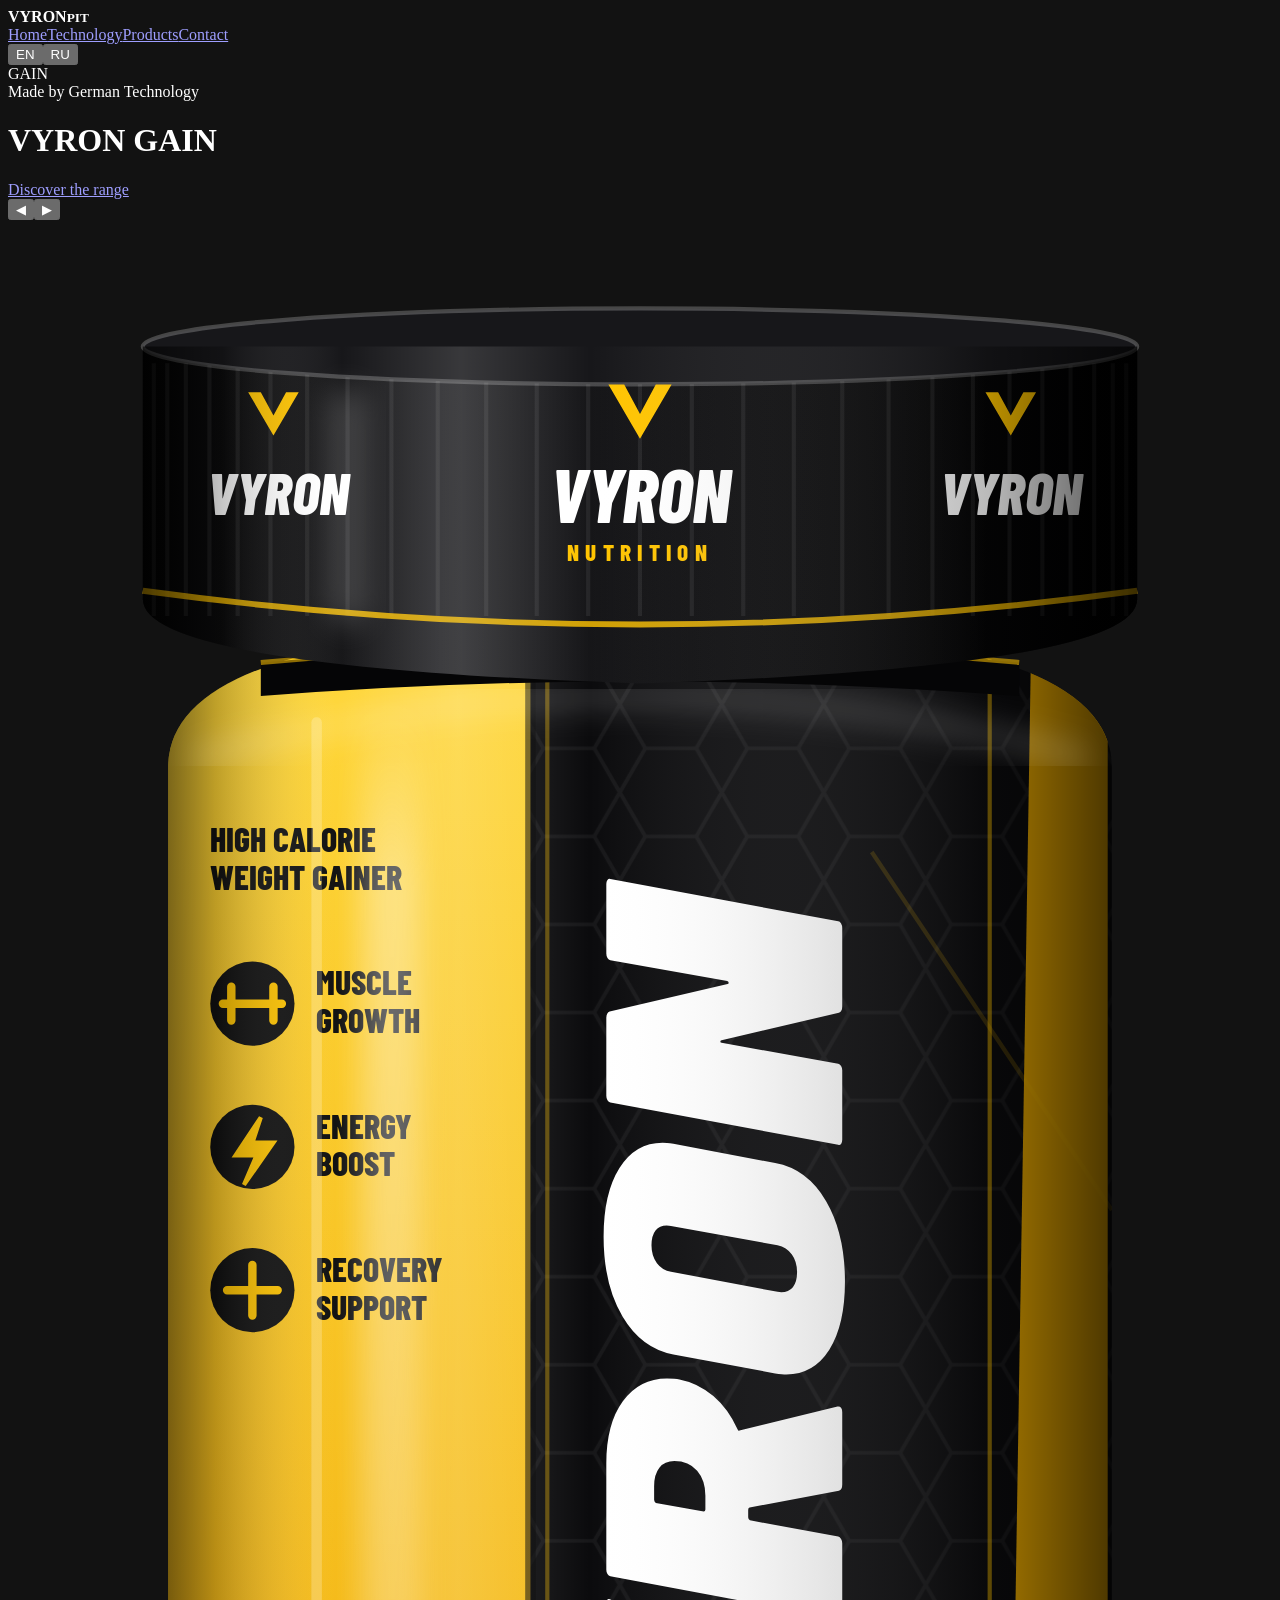
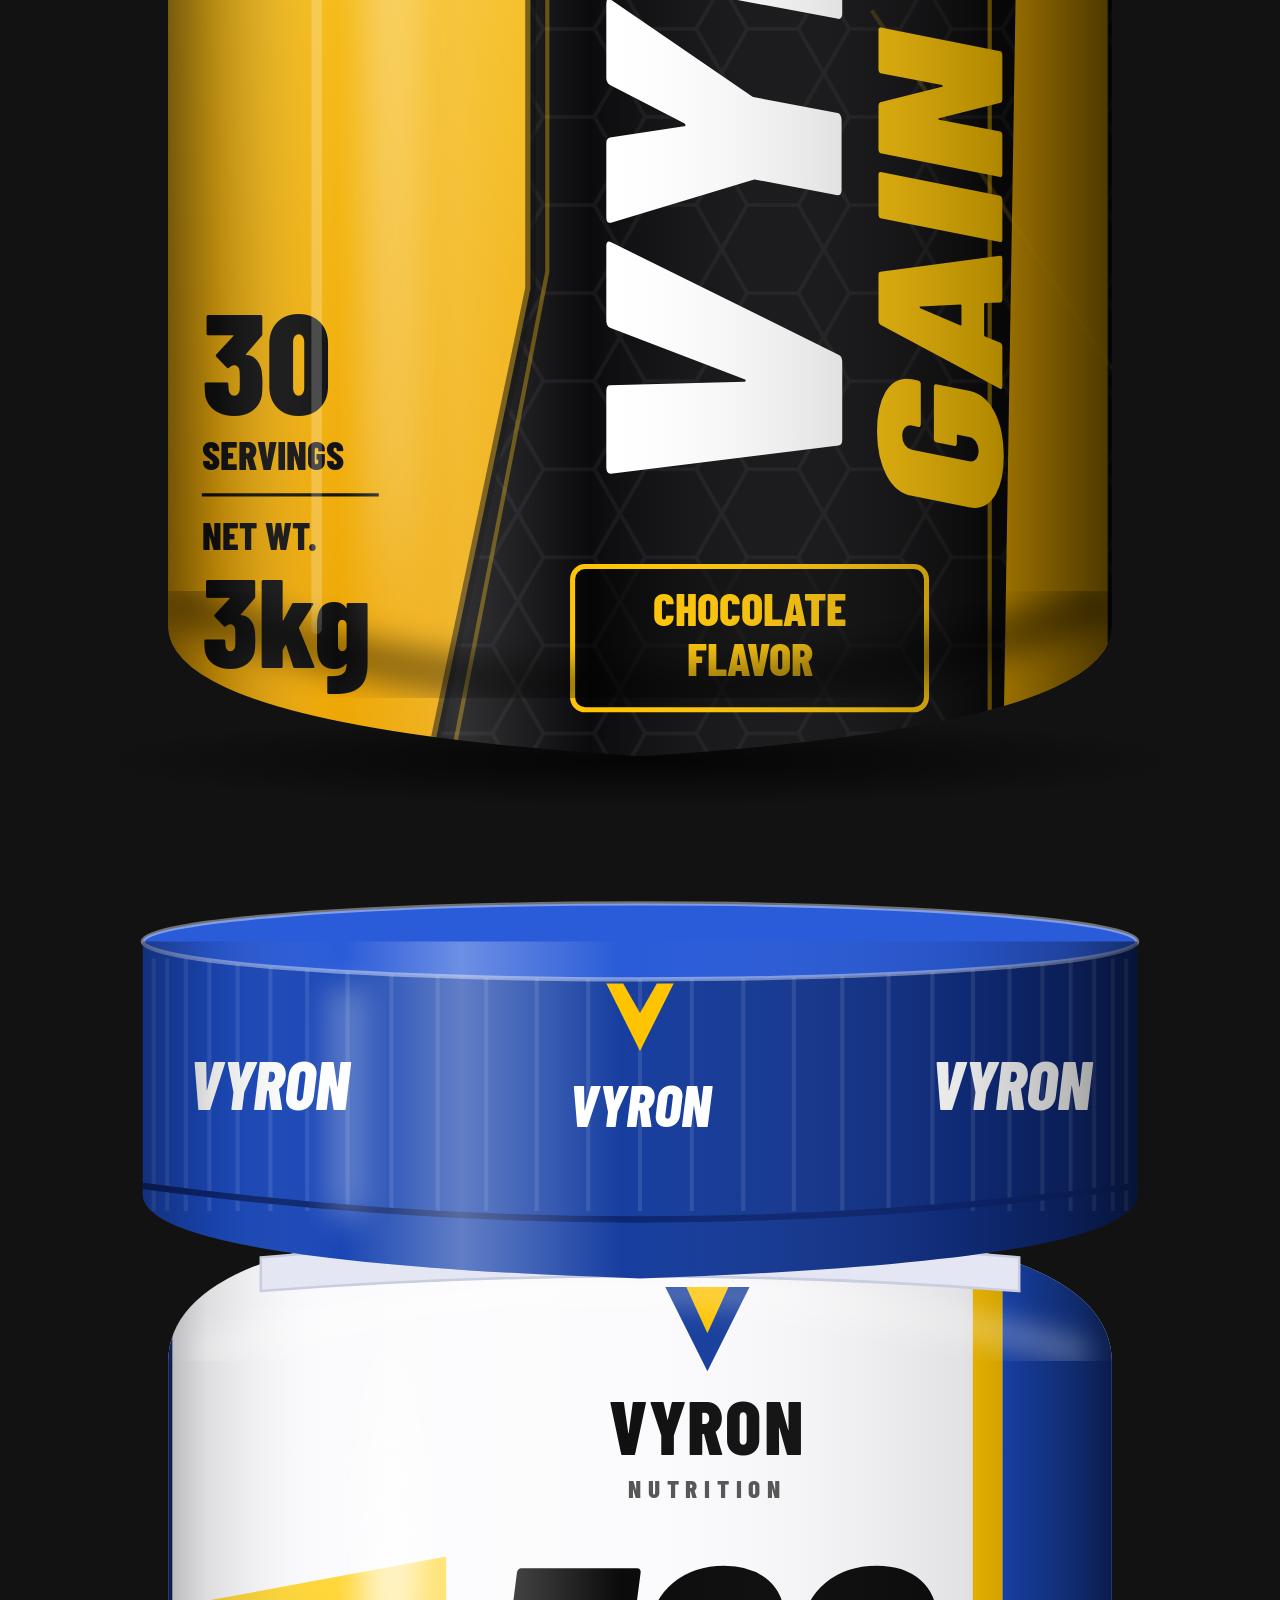
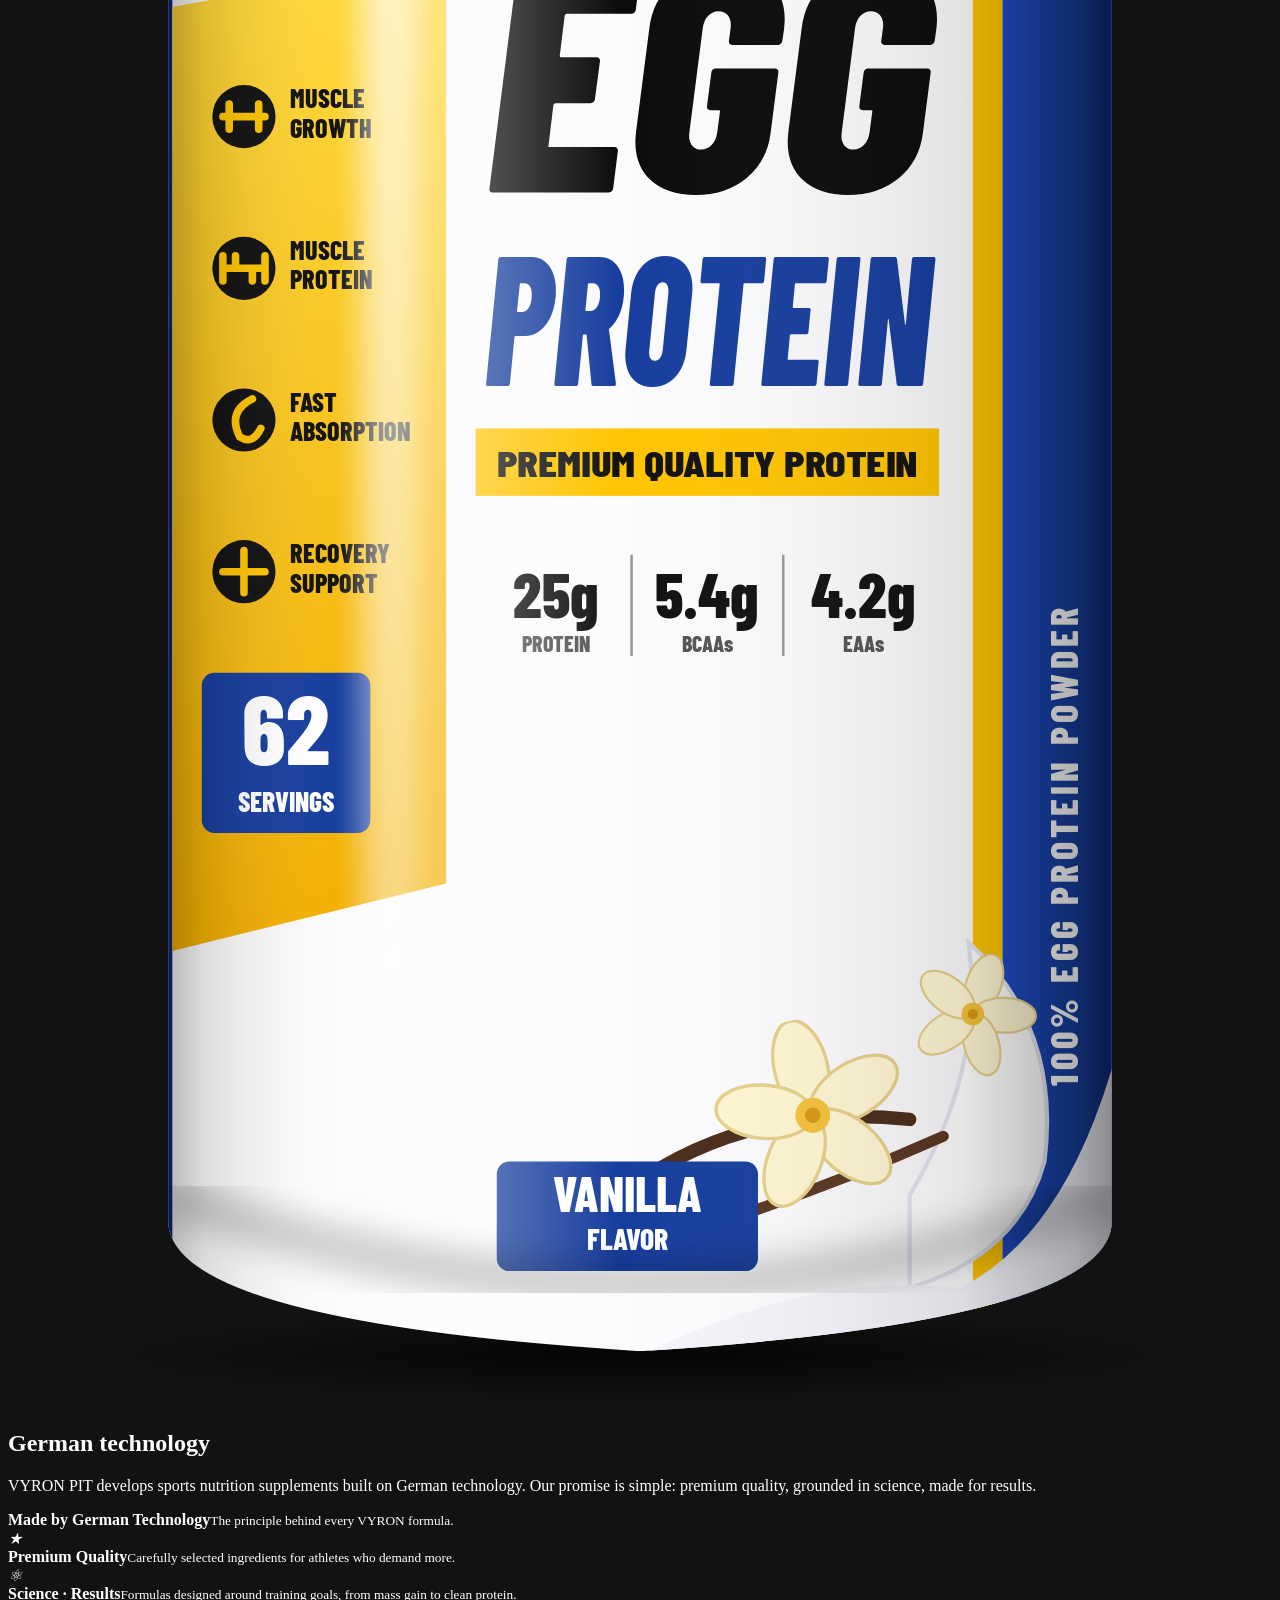
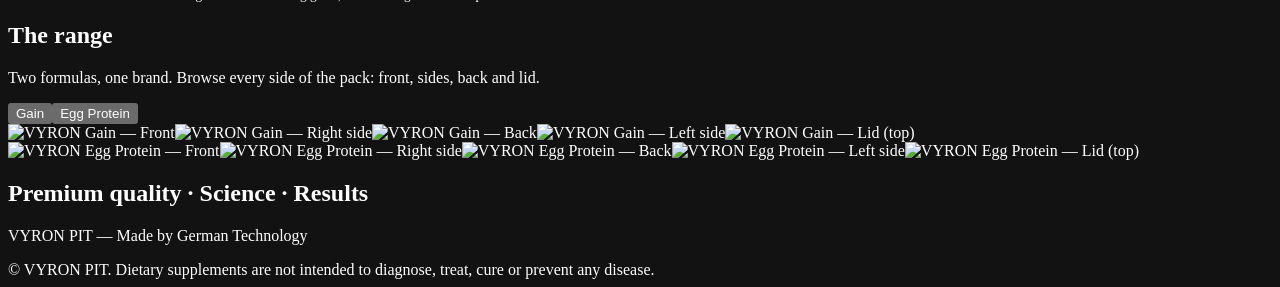
==== commit 9f3e359d: "refactor" ====
--- a/index.html
+++ b/index.html
@@ -1,110 +1,36 @@
-<!DOCTYPE html><html lang="en"><head><meta charset="utf-8">
+<!DOCTYPE html>
+<html lang="en">
+<head>
+<meta charset="utf-8">
 <meta name="viewport" content="width=device-width, initial-scale=1, viewport-fit=cover">
-<title>VYRON Nutrition — Made by German Technology</title>
-<meta name="description" content="VYRON Nutrition: sports nutrition supplements made by German technology. Premium quality · Science · Results.">
-<link rel="canonical" href="https://www.vyronnutrition.com/">
+<title>VYRON PIT — Made by German Technology</title>
+<meta name="description" content="VYRON PIT: sports nutrition supplements made by German technology. Premium quality · Science · Results.">
+<link rel="canonical" href="https://www.vyronpit.com/">
 <meta name="robots" content="index, follow">
 <meta name="theme-color" content="#07080C">
 <meta name="color-scheme" content="dark"><meta name="supported-color-schemes" content="dark"><meta name="darkreader-lock">
-<link rel="icon" href="data:image/svg+xml,%3Csvg xmlns='http://www.w3.org/2000/svg' viewBox='0 0 64 64'%3E%3Crect width='64' height='64' rx='12' fill='%2307080C'/%3E%3Cpath d='M10 16h13l9 20 9-20h13L32 50z' fill='%23FFC400'/%3E%3C/svg%3E">
+<link rel="icon" href="favicon.svg" type="image/svg+xml">
 
 <meta property="og:type" content="website">
 <meta property="og:site_name" content="VYRON PIT">
 <meta property="og:title" content="VYRON PIT — Made by German Technology">
 <meta property="og:description" content="Sports nutrition supplements made by German technology: VYRON Gain weight gainer and VYRON Egg Protein.">
-
-<meta property="og:url" content="https://vyron.leeartur2354.workers.dev/">
-<meta property="og:image" content="https://vyron.leeartur2354.workers.dev/og-preview.jpg">
+<meta property="og:url" content="https://www.vyronpit.com/">
+<meta property="og:image" content="https://www.vyronpit.com/og-preview.jpg">
+<meta property="og:image:type" content="image/jpeg">
 <meta property="og:image:width" content="1200">
 <meta property="og:image:height" content="630">
-
 <meta name="twitter:card" content="summary_large_image">
 
-<script type="application/ld+json">{"@context":"https://schema.org","@type":"Organization","name":"VYRON Nutrition","url":"https://www.vyronnutrition.com/","slogan":"Premium Quality · Science · Results","sameAs":[]}</script>
+<script type="application/ld+json">{"@context":"https://schema.org","@type":"Organization","name":"VYRON PIT","url":"https://www.vyronpit.com/","slogan":"Premium Quality · Science · Results"}</script>
+
+<link rel="preconnect" href="https://fonts.googleapis.com">
+<link rel="preconnect" href="https://fonts.gstatic.com" crossorigin>
 <link href="https://fonts.googleapis.com/css2?family=Barlow+Condensed:ital,wght@1,800&family=Barlow:wght@400;500;600&display=swap" rel="stylesheet">
-<style>
-:root{color-scheme:dark;--bg:#07080C;--panel:#10121A;--ink:#F4F6FB;--mut:#9AA1B5;--line:#232738;--c:#FFC400;box-sizing:border-box}
-html{scroll-behavior:smooth;background:#07080C;color-scheme:dark}
-*{box-sizing:border-box;margin:0}
-body{background:var(--bg);color:var(--ink);font:400 17px/1.6 Barlow,system-ui,sans-serif;overflow-x:hidden;padding-top:env(safe-area-inset-top,0px);padding-bottom:env(safe-area-inset-bottom,0px)}
-.d{font-family:"Barlow Condensed","Arial Narrow",Impact,sans-serif;font-weight:800;font-style:italic;line-height:.92;text-transform:uppercase}
-:focus-visible{outline:3px solid var(--c);outline-offset:3px}
-.wrap{max-width:1160px;margin:0 auto;padding:0 22px}
-nav{position:fixed;top:env(safe-area-inset-top,0px);left:0;right:0;z-index:20;display:flex;justify-content:space-between;align-items:center;padding:14px 22px;background:linear-gradient(#07080Cf5,#07080Cb0);backdrop-filter:blur(8px);-webkit-backdrop-filter:blur(8px)}
-nav b{font-size:28px;letter-spacing:.06em}nav b small{font:600 11px Barlow;font-style:normal;letter-spacing:.3em;color:var(--c);margin-left:8px;vertical-align:middle;transition:color .6s}
-nav a{color:var(--ink);text-decoration:none;font-weight:600;margin-left:22px;font-size:15px}
-nav a:hover{color:var(--c)}
-.hero{position:relative;min-height:100vh;min-height:100svh;display:grid;align-items:center;padding:96px 0 56px;overflow:hidden}
-.hero:before{content:"";position:absolute;inset:0;background:radial-gradient(circle at 72% 50%,color-mix(in srgb,var(--c) 26%,transparent),transparent 55%);transition:background .8s}
-.ghost{position:absolute;right:-2%;top:50%;transform:translateY(-50%);font-size:clamp(160px,32vw,460px);color:transparent;-webkit-text-stroke:2px color-mix(in srgb,var(--c) 35%,transparent);white-space:nowrap;pointer-events:none;user-select:none}
-.grid{position:relative;display:grid;grid-template-columns:1fr 1fr;gap:30px;align-items:center}
-.eyebrow{display:flex;align-items:center;gap:10px;font-weight:600;font-size:14px;letter-spacing:.14em;text-transform:uppercase;color:var(--mut);margin-bottom:16px}
-.flag{display:inline-block;width:26px;height:17px;border-radius:2px;background:linear-gradient(#000 33%,#DD0000 33% 66%,#FFCE00 66%)}
-.info h1{font-size:clamp(60px,9vw,128px);color:var(--c);text-shadow:0 0 34px color-mix(in srgb,var(--c) 50%,transparent);transition:color .6s}
-.info .sub{font-size:20px;font-weight:600;margin:14px 0 6px}.info p{color:var(--mut);max-width:44ch}
-.info>*{transition:opacity .35s,transform .35s}.info.swap>*{opacity:0;transform:translateX(-24px)}
-.stats{display:flex;gap:28px;margin:26px 0}.stats div{font-size:46px;color:var(--c)}.stats small{display:block;font:500 13px Barlow;font-style:normal;text-transform:none;color:var(--mut);margin-top:4px}
-.btn{display:inline-block;padding:14px 30px;background:var(--c);color:#000;font-size:22px;text-decoration:none;transform:skewX(-10deg);box-shadow:0 0 28px color-mix(in srgb,var(--c) 50%,transparent);transition:background .6s,box-shadow .6s}
-.btn span{display:inline-block;transform:skewX(10deg)}
-.stage{position:relative;height:min(72vh,620px);min-height:420px;perspective:1100px;display:grid;place-items:center}
-.jar{position:absolute;height:94%;width:auto;max-width:80%;object-fit:contain;transition:transform 1.1s cubic-bezier(.65,0,.2,1),opacity .8s;backface-visibility:hidden;filter:drop-shadow(0 30px 36px #000c) drop-shadow(0 0 40px color-mix(in srgb,var(--c) 35%,transparent));opacity:0;transform:rotateY(180deg) scale(.7)}
-.jar.on{opacity:1;transform:rotateY(0) scale(1);animation:idle 5s ease-in-out 1.1s infinite}
-.jar.left{transform:rotateY(-180deg) scale(.7)}
-@keyframes idle{50%{transform:translateY(-10px) rotateY(8deg)}}
-.ctrl{display:flex;align-items:center;gap:14px;margin-top:30px}
-.arrow{width:52px;height:52px;border:2px solid var(--c);background:none;color:var(--c);font-size:20px;cursor:pointer;transform:skewX(-10deg);transition:background .2s,color .2s}
-.arrow:hover{background:var(--c);color:#000}
-.dots{display:flex;gap:10px;margin-left:8px}.dots button{width:38px;height:6px;border:0;background:var(--line);cursor:pointer;transform:skewX(-20deg)}
-.dots button[aria-current="true"]{background:var(--c);box-shadow:0 0 12px var(--c)}
-.jar{aspect-ratio:300/520}
-.tabs{display:flex;gap:12px;margin:30px 0 24px}
-.tabs button{padding:10px 24px;background:var(--panel);border:2px solid var(--line);color:var(--ink);font-size:22px;cursor:pointer;transform:skewX(-10deg)}
-.tabs button[aria-selected="true"]{border-color:var(--tc);color:var(--tc);box-shadow:0 0 20px color-mix(in srgb,var(--tc) 40%,transparent)}
-.viewer{--vc:#FFC400;display:grid;grid-template-columns:1.1fr 1fr;gap:34px;align-items:center}
-.photo{position:relative;background:#fff;border:1px solid var(--line);aspect-ratio:1/1;max-height:640px;width:100%;overflow:hidden}
-.gal{position:absolute;inset:0;display:none}.gal.on{display:block}
-.ph{position:absolute;inset:0;width:100%;height:100%;object-fit:contain;padding:18px;opacity:0;transition:opacity .35s}.ph.on{opacity:1}
-.side h3{font-size:clamp(40px,5vw,60px);color:var(--vc)}.side em{font-style:normal;color:var(--mut);display:block;margin:10px 0 14px}.side p{color:var(--mut);max-width:46ch}
-.side ul{list-style:none;padding:0;margin:22px 0;display:grid;gap:8px}
-.side li:before{content:"";display:inline-block;width:9px;height:9px;background:var(--vc);transform:skewX(-20deg);margin-right:12px}
-.views{display:flex;flex-wrap:wrap;gap:10px}
-.views button{padding:9px 18px;background:var(--panel);border:1.5px solid var(--line);color:var(--ink);font:600 15px Barlow,system-ui,sans-serif;cursor:pointer;transform:skewX(-10deg);transition:border-color .2s,color .2s}
-.views button[aria-pressed="true"]{border-color:var(--vc);color:var(--vc)}
-.views button:hover{border-color:var(--vc)}
-.sec{padding:100px 0;position:relative}
-.sec h2{font-size:clamp(44px,7vw,92px);margin-bottom:14px}.sec h2 b{color:var(--c);font-weight:inherit}.sec:not(.tech) h2 b{color:#FFC400}
-.lead{color:var(--mut);max-width:58ch}
-.tech{background:var(--panel);border-block:1px solid var(--line)}
-.tech .wrap{display:grid;grid-template-columns:1.1fr 1fr;gap:50px;align-items:center}
-.tech h2 b{color:#FFCE00}
-.pillars{display:grid;gap:16px}
-.pillar{border:1px solid var(--line);background:var(--bg);padding:22px 24px;display:flex;gap:18px;align-items:center}
-.pillar .flag{width:44px;height:29px;flex:none}
-.pillar i{flex:none;font-style:normal;font-size:40px;color:var(--c);width:44px;text-align:center}
-.pillar b{display:block;font-size:26px}.pillar small{color:var(--mut);font-size:15px;line-height:1.4;display:block;margin-top:4px}
-.prods{display:grid;grid-template-columns:1fr 1fr;gap:26px;margin-top:40px}
-.card{--pc:#FFC400;background:var(--panel);border:1px solid var(--line);padding:30px;display:grid;grid-template-columns:150px 1fr;gap:24px;align-items:center;transition:border-color .3s,transform .3s}
-.card:hover{border-color:var(--pc);transform:translateY(-4px)}
-.card img{width:100%;height:auto;filter:drop-shadow(0 14px 18px #000a)}
-.card h3{font-size:38px;color:var(--pc)}.card em{font-style:normal;color:var(--mut);font-size:15px;display:block;margin:8px 0 14px}
-.card ul{list-style:none;padding:0;display:grid;gap:6px;font-size:15px}
-.card li:before{content:"";display:inline-block;width:8px;height:8px;background:var(--pc);transform:skewX(-20deg);margin-right:10px}
-.cta{padding:100px 22px;text-align:center;background:radial-gradient(circle at 50% 100%,#FFC40030,transparent 55%),radial-gradient(circle at 50% 100%,#2DB8FF30,transparent 70%)}
-.cta h2{font-size:clamp(44px,8vw,110px)}.cta p{color:var(--mut);margin-top:16px}
-.cta .links{margin-top:26px;display:flex;gap:26px;justify-content:center;flex-wrap:wrap;font-weight:600}
-.cta .links a{color:var(--ink);text-decoration:none;border-bottom:2px solid var(--c);padding-bottom:2px}
-footer{text-align:center;padding:24px 22px;font-size:13px;color:var(--mut);border-top:1px solid var(--line)}
-@media(max-width:860px){.grid,.tech .wrap,.prods,.viewer{grid-template-columns:1fr}nav a{display:none}.ghost{opacity:.5}.sec{padding:64px 0}.card{grid-template-columns:110px 1fr;padding:22px}}
-@media(max-width:860px){.hero{padding:76px 0 40px}.grid{gap:14px}.info{display:contents}.stage{order:-2;height:min(54vh,400px);min-height:320px}.ctrl{order:-1;justify-content:center;margin:0 0 12px}.arrow{width:56px;height:56px}.dots{margin-left:12px}.btn{justify-self:start}.stats{margin:14px 0}.info h1{font-size:clamp(54px,16vw,84px)}}
-@media(max-width:860px){.viewer{gap:12px}.side{display:contents}.photo{order:0;max-height:none}.views{order:1;justify-content:center;gap:8px}.views button{flex:1 1 auto;min-height:44px;padding:8px 14px}.side h3{order:2;margin-top:10px}.side em{order:3;margin:0}.side p{order:4}.side ul{order:5;margin:6px 0 0}.tabs{margin:22px 0 16px}.tabs button{flex:1;min-height:48px}}
-.lang{display:inline-flex;margin-left:22px;vertical-align:middle;gap:4px}
-.lang button{min-width:40px;min-height:34px;padding:0 10px;background:#0b0d14cc;border:1.5px solid var(--line);color:var(--ink);font:700 13px Barlow,system-ui,sans-serif;letter-spacing:.08em;cursor:pointer;transform:skewX(-10deg);transition:border-color .2s,color .2s,background .2s}
-.lang button:hover{border-color:var(--c)}
-.lang button[aria-pressed="true"]{background:var(--c);border-color:var(--c);color:#000}
-@media(max-width:860px){.lang{margin-left:0}}
-@media(prefers-reduced-motion:reduce){.jar.on{animation:none}}
-</style></head><body>
-<nav><b class="d">VYRON<small>NUTRITION</small></b><div><a href="#top" data-i="nav_home">Home</a><a href="#technology" data-i="nav_tech">Technology</a><a href="#products" data-i="nav_prod">Products</a><a href="#contact" data-i="nav_contact">Contact</a><div class="lang" role="group" aria-label="Language"><button type="button" data-l="en" aria-pressed="true">EN</button><button type="button" data-l="ru" aria-pressed="false">RU</button></div></div></nav>
+<link rel="stylesheet" href="style.css">
+</head>
+<body>
+<nav><b class="d">VYRON<small>PIT</small></b><div><a href="#top" data-i="nav_home">Home</a><a href="#technology" data-i="nav_tech">Technology</a><a href="#products" data-i="nav_prod">Products</a><a href="#contact" data-i="nav_contact">Contact</a><div class="lang" role="group" aria-label="Language"><button type="button" data-l="en" aria-pressed="true">EN</button><button type="button" data-l="ru" aria-pressed="false">RU</button></div></div></nav>
 
 <header class="hero" id="top"><div class="ghost d" id="ghost" aria-hidden="true">GAIN</div>
 <div class="wrap grid">
@@ -226,7 +152,7 @@
 
 <section class="sec tech" id="technology"><div class="wrap">
 <div><h2 class="d" data-i="tech_h">German <b>technology</b></h2>
-<p class="lead" data-i="tech_p">VYRON Nutrition develops sports nutrition supplements built on German technology. Our promise is simple: premium quality, grounded in science, made for results.</p></div>
+<p class="lead" data-i="tech_p">VYRON PIT develops sports nutrition supplements built on German technology. Our promise is simple: premium quality, grounded in science, made for results.</p></div>
 <div class="pillars">
 <div class="pillar"><span class="flag" role="img" aria-label="German flag"></span><div><b class="d" data-i="p1_h">Made by German Technology</b><small data-i="p1_p">The principle behind every VYRON formula.</small></div></div>
 <div class="pillar"><i>★</i><div><b class="d" data-i="p2_h">Premium Quality</b><small data-i="p2_p">Carefully selected ingredients for athletes who demand more.</small></div></div>
@@ -238,7 +164,7 @@
 <p class="lead" data-i="range_p">Two formulas, one brand. Browse every side of the pack: front, sides, back and lid.</p>
 <div class="tabs" id="tabs" role="tablist"><button class="d" role="tab" data-p="0" aria-selected="true" style="--tc:#FFC400">Gain</button><button class="d" role="tab" data-p="1" aria-selected="false" style="--tc:#2DB8FF">Egg Protein</button></div>
 <div class="viewer" id="viewer">
-<div class="photo" id="photo"><div class="gal on" data-p="0"><img class="ph on" data-v="0" alt="VYRON Gain — Front" src="[data-uri]"><img class="ph" data-v="1" alt="VYRON Gain — Right side" src="[data-uri]"><img class="ph" data-v="2" alt="VYRON Gain — Back" src="[data-uri]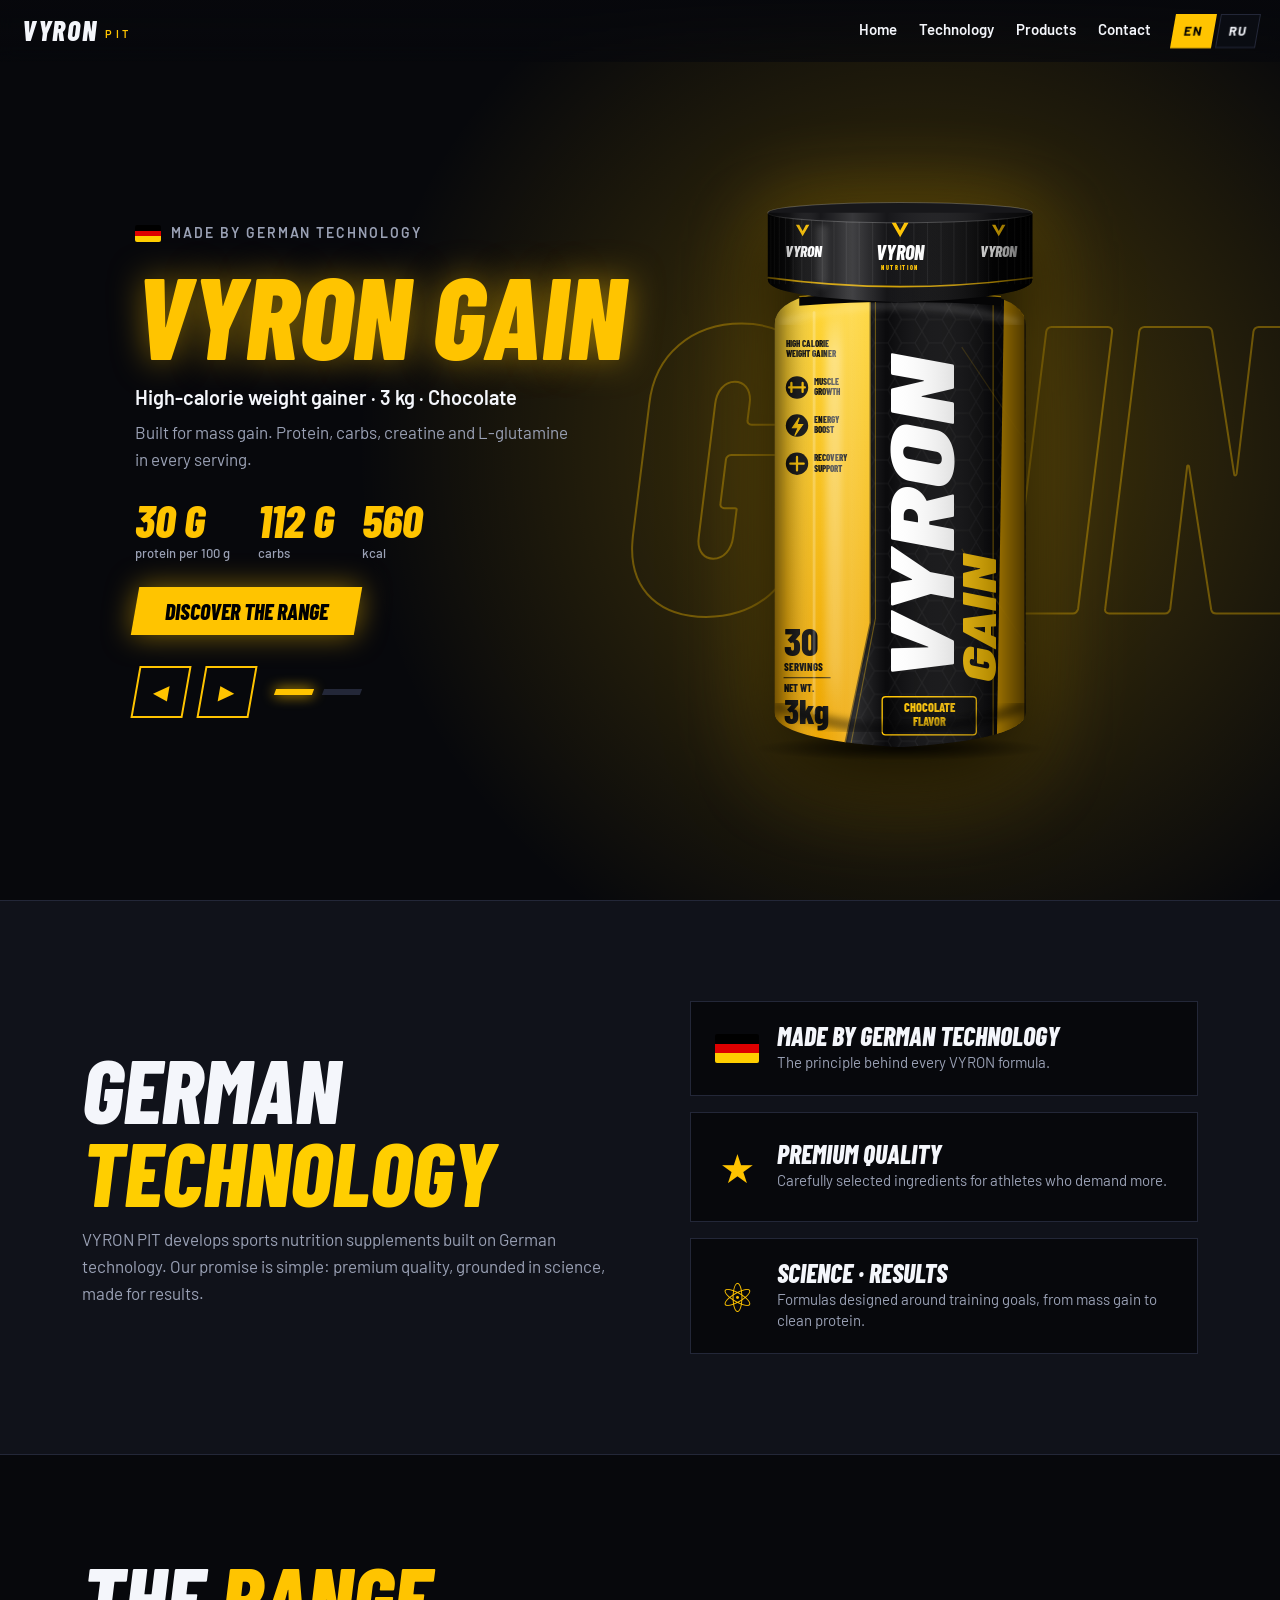
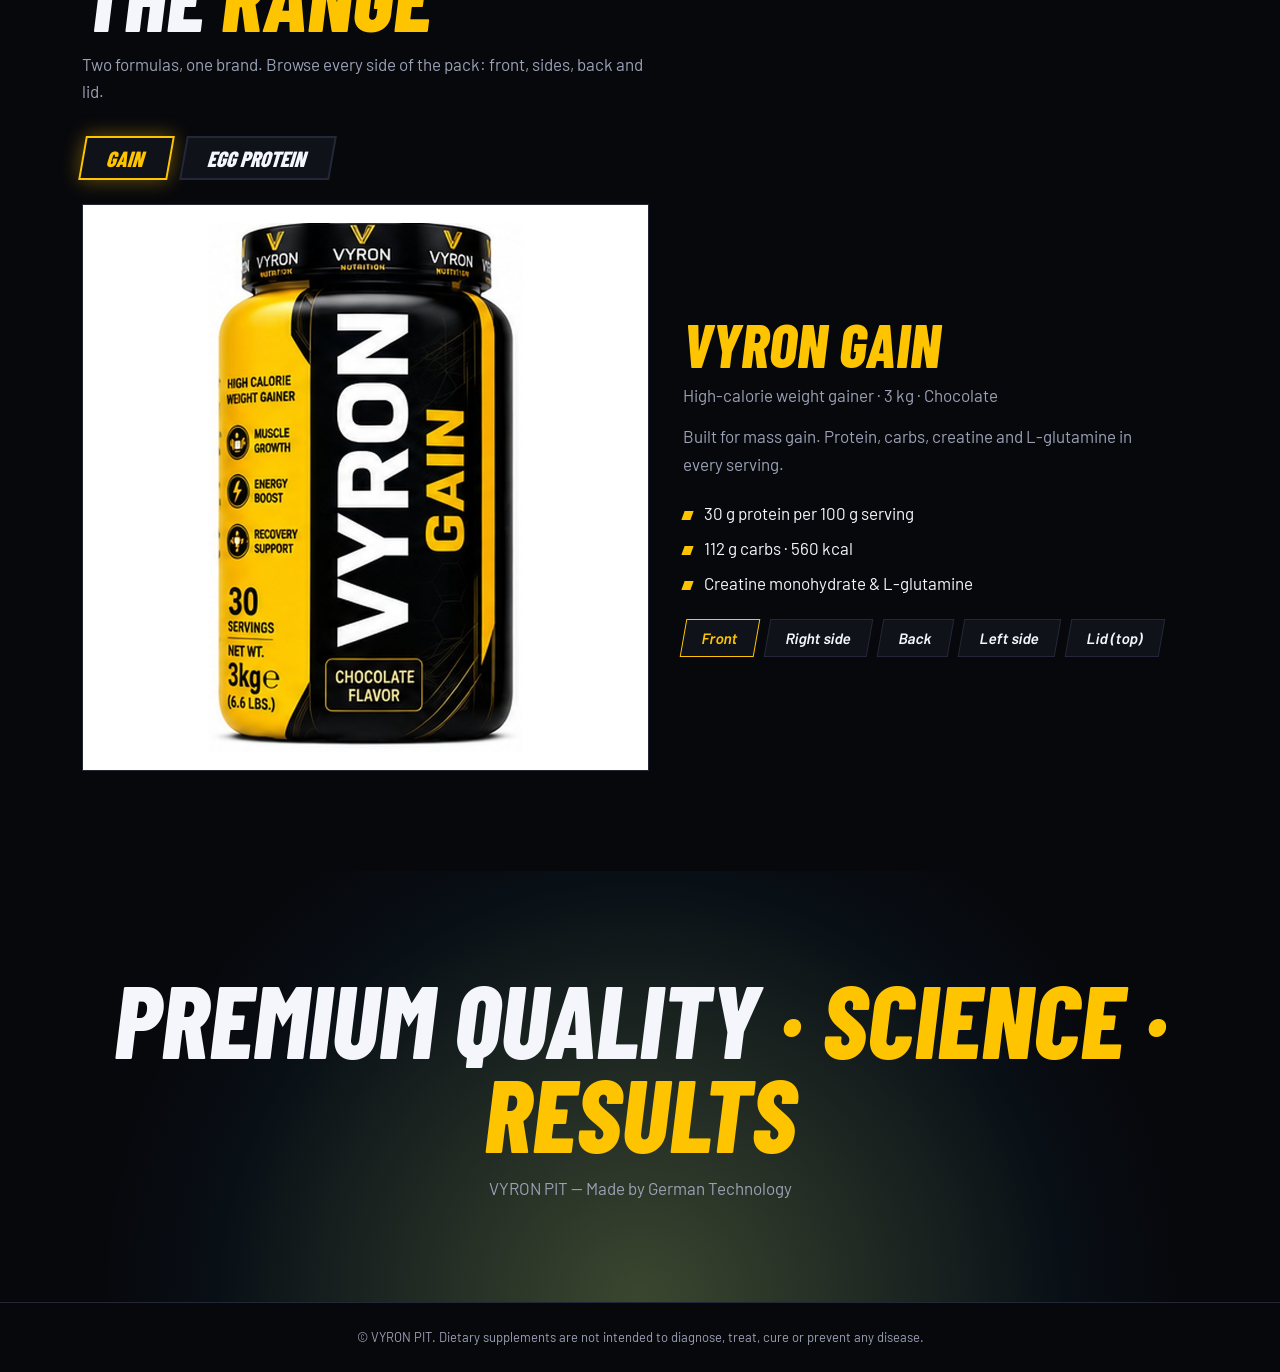
==== commit 47fa9ab3: "refactor +" ====
--- a/index.html
+++ b/index.html
@@ -5,7 +5,7 @@
 <meta name="viewport" content="width=device-width, initial-scale=1, viewport-fit=cover">
 <title>VYRON PIT — Made by German Technology</title>
 <meta name="description" content="VYRON PIT: sports nutrition supplements made by German technology. Premium quality · Science · Results.">
-<link rel="canonical" href="https://www.vyronpit.com/">
+<link rel="canonical" href="https://vyronpit.com/">
 <meta name="robots" content="index, follow">
 <meta name="theme-color" content="#07080C">
 <meta name="color-scheme" content="dark"><meta name="supported-color-schemes" content="dark"><meta name="darkreader-lock">
@@ -15,14 +15,14 @@
 <meta property="og:site_name" content="VYRON PIT">
 <meta property="og:title" content="VYRON PIT — Made by German Technology">
 <meta property="og:description" content="Sports nutrition supplements made by German technology: VYRON Gain weight gainer and VYRON Egg Protein.">
-<meta property="og:url" content="https://www.vyronpit.com/">
-<meta property="og:image" content="https://www.vyronpit.com/og-preview.jpg">
+<meta property="og:url" content="https://vyronpit.com/">
+<meta property="og:image" content="https://vyronpit.com/og-preview.jpg">
 <meta property="og:image:type" content="image/jpeg">
 <meta property="og:image:width" content="1200">
 <meta property="og:image:height" content="630">
 <meta name="twitter:card" content="summary_large_image">
 
-<script type="application/ld+json">{"@context":"https://schema.org","@type":"Organization","name":"VYRON PIT","url":"https://www.vyronpit.com/","slogan":"Premium Quality · Science · Results"}</script>
+<script type="application/ld+json">{"@context":"https://schema.org","@type":"Organization","name":"VYRON PIT","url":"https://vyronpit.com/","slogan":"Premium Quality · Science · Results"}</script>
 
 <link rel="preconnect" href="https://fonts.googleapis.com">
 <link rel="preconnect" href="https://fonts.gstatic.com" crossorigin>
--- a/style.css
+++ b/style.css
@@ -0,0 +1,71 @@
+:root{color-scheme:dark;--bg:#07080C;--panel:#10121A;--ink:#F4F6FB;--mut:#9AA1B5;--line:#232738;--c:#FFC400;box-sizing:border-box}
+html{scroll-behavior:smooth;background:#07080C;color-scheme:dark}
+*{box-sizing:border-box;margin:0}
+body{background:var(--bg);color:var(--ink);font:400 17px/1.6 Barlow,system-ui,sans-serif;overflow-x:hidden;padding-top:env(safe-area-inset-top,0px);padding-bottom:env(safe-area-inset-bottom,0px)}
+.d{font-family:"Barlow Condensed","Arial Narrow",Impact,sans-serif;font-weight:800;font-style:italic;line-height:.92;text-transform:uppercase}
+:focus-visible{outline:3px solid var(--c);outline-offset:3px}
+.wrap{max-width:1160px;margin:0 auto;padding:0 22px}
+nav{position:fixed;top:env(safe-area-inset-top,0px);left:0;right:0;z-index:20;display:flex;justify-content:space-between;align-items:center;padding:14px 22px;background:linear-gradient(#07080Cf5,#07080Cb0);backdrop-filter:blur(8px);-webkit-backdrop-filter:blur(8px)}
+nav b{font-size:28px;letter-spacing:.06em}nav b small{font:600 11px Barlow;font-style:normal;letter-spacing:.3em;color:var(--c);margin-left:8px;vertical-align:middle;transition:color .6s}
+nav a{color:var(--ink);text-decoration:none;font-weight:600;margin-left:22px;font-size:15px}
+nav a:hover{color:var(--c)}
+.hero{position:relative;min-height:100vh;min-height:100svh;display:grid;align-items:center;padding:96px 0 56px;overflow:hidden}
+.hero:before{content:"";position:absolute;inset:0;background:radial-gradient(circle at 72% 50%,color-mix(in srgb,var(--c) 26%,transparent),transparent 55%);transition:background .8s}
+.ghost{position:absolute;right:-2%;top:50%;transform:translateY(-50%);font-size:clamp(160px,32vw,460px);color:transparent;-webkit-text-stroke:2px color-mix(in srgb,var(--c) 35%,transparent);white-space:nowrap;pointer-events:none;user-select:none}
+.grid{position:relative;display:grid;grid-template-columns:1fr 1fr;gap:30px;align-items:center}
+.eyebrow{display:flex;align-items:center;gap:10px;font-weight:600;font-size:14px;letter-spacing:.14em;text-transform:uppercase;color:var(--mut);margin-bottom:16px}
+.flag{display:inline-block;width:26px;height:17px;border-radius:2px;background:linear-gradient(#000 33%,#DD0000 33% 66%,#FFCE00 66%)}
+.info h1{font-size:clamp(60px,9vw,128px);color:var(--c);text-shadow:0 0 34px color-mix(in srgb,var(--c) 50%,transparent);transition:color .6s}
+.info .sub{font-size:20px;font-weight:600;margin:14px 0 6px}.info p{color:var(--mut);max-width:44ch}
+.info>*{transition:opacity .35s,transform .35s}.info.swap>*{opacity:0;transform:translateX(-24px)}
+.stats{display:flex;gap:28px;margin:26px 0}.stats div{font-size:46px;color:var(--c)}.stats small{display:block;font:500 13px Barlow;font-style:normal;text-transform:none;color:var(--mut);margin-top:4px}
+.btn{display:inline-block;padding:14px 30px;background:var(--c);color:#000;font-size:22px;text-decoration:none;transform:skewX(-10deg);box-shadow:0 0 28px color-mix(in srgb,var(--c) 50%,transparent);transition:background .6s,box-shadow .6s}
+.btn span{display:inline-block;transform:skewX(10deg)}
+.stage{position:relative;height:min(72vh,620px);min-height:420px;perspective:1100px;display:grid;place-items:center}
+.jar{position:absolute;height:94%;width:auto;max-width:80%;object-fit:contain;transition:transform 1.1s cubic-bezier(.65,0,.2,1),opacity .8s;backface-visibility:hidden;filter:drop-shadow(0 30px 36px #000c) drop-shadow(0 0 40px color-mix(in srgb,var(--c) 35%,transparent));opacity:0;transform:rotateY(180deg) scale(.7)}
+.jar.on{opacity:1;transform:rotateY(0) scale(1);animation:idle 5s ease-in-out 1.1s infinite}
+.jar.left{transform:rotateY(-180deg) scale(.7)}
+@keyframes idle{50%{transform:translateY(-10px) rotateY(8deg)}}
+.ctrl{display:flex;align-items:center;gap:14px;margin-top:30px}
+.arrow{width:52px;height:52px;border:2px solid var(--c);background:none;color:var(--c);font-size:20px;cursor:pointer;transform:skewX(-10deg);transition:background .2s,color .2s}
+.arrow:hover{background:var(--c);color:#000}
+.dots{display:flex;gap:10px;margin-left:8px}.dots button{width:38px;height:6px;border:0;background:var(--line);cursor:pointer;transform:skewX(-20deg)}
+.dots button[aria-current="true"]{background:var(--c);box-shadow:0 0 12px var(--c)}
+.jar{aspect-ratio:300/520}
+.tabs{display:flex;gap:12px;margin:30px 0 24px}
+.tabs button{padding:10px 24px;background:var(--panel);border:2px solid var(--line);color:var(--ink);font-size:22px;cursor:pointer;transform:skewX(-10deg)}
+.tabs button[aria-selected="true"]{border-color:var(--tc);color:var(--tc);box-shadow:0 0 20px color-mix(in srgb,var(--tc) 40%,transparent)}
+.viewer{--vc:#FFC400;display:grid;grid-template-columns:1.1fr 1fr;gap:34px;align-items:center}
+.photo{position:relative;background:#fff;border:1px solid var(--line);aspect-ratio:1/1;max-height:640px;width:100%;overflow:hidden}
+.gal{position:absolute;inset:0;display:none}.gal.on{display:block}
+.ph{position:absolute;inset:0;width:100%;height:100%;object-fit:contain;padding:18px;opacity:0;transition:opacity .35s}.ph.on{opacity:1}
+.side h3{font-size:clamp(40px,5vw,60px);color:var(--vc)}.side em{font-style:normal;color:var(--mut);display:block;margin:10px 0 14px}.side p{color:var(--mut);max-width:46ch}
+.side ul{list-style:none;padding:0;margin:22px 0;display:grid;gap:8px}
+.side li:before{content:"";display:inline-block;width:9px;height:9px;background:var(--vc);transform:skewX(-20deg);margin-right:12px}
+.views{display:flex;flex-wrap:wrap;gap:10px}
+.views button{padding:9px 18px;background:var(--panel);border:1.5px solid var(--line);color:var(--ink);font:600 15px Barlow,system-ui,sans-serif;cursor:pointer;transform:skewX(-10deg);transition:border-color .2s,color .2s}
+.views button[aria-pressed="true"]{border-color:var(--vc);color:var(--vc)}
+.views button:hover{border-color:var(--vc)}
+.sec{padding:100px 0;position:relative}
+.sec h2{font-size:clamp(44px,7vw,92px);margin-bottom:14px}.sec h2 b{color:var(--c);font-weight:inherit}.sec:not(.tech) h2 b{color:#FFC400}
+.lead{color:var(--mut);max-width:58ch}
+.tech{background:var(--panel);border-block:1px solid var(--line)}
+.tech .wrap{display:grid;grid-template-columns:1.1fr 1fr;gap:50px;align-items:center}
+.tech h2 b{color:#FFCE00}
+.pillars{display:grid;gap:16px}
+.pillar{border:1px solid var(--line);background:var(--bg);padding:22px 24px;display:flex;gap:18px;align-items:center}
+.pillar .flag{width:44px;height:29px;flex:none}
+.pillar i{flex:none;font-style:normal;font-size:40px;color:var(--c);width:44px;text-align:center}
+.pillar b{display:block;font-size:26px}.pillar small{color:var(--mut);font-size:15px;line-height:1.4;display:block;margin-top:4px}
+.cta{padding:100px 22px;text-align:center;background:radial-gradient(circle at 50% 100%,#FFC40030,transparent 55%),radial-gradient(circle at 50% 100%,#2DB8FF30,transparent 70%)}
+.cta h2{font-size:clamp(44px,8vw,110px)}.cta p{color:var(--mut);margin-top:16px}
+footer{text-align:center;padding:24px 22px;font-size:13px;color:var(--mut);border-top:1px solid var(--line)}
+@media(max-width:860px){.grid,.tech .wrap,.viewer{grid-template-columns:1fr}nav a{display:none}.ghost{opacity:.5}.sec{padding:64px 0}}
+@media(max-width:860px){.hero{padding:76px 0 40px}.grid{gap:14px}.info{display:contents}.stage{order:-2;height:min(54vh,400px);min-height:320px}.ctrl{order:-1;justify-content:center;margin:0 0 12px}.arrow{width:56px;height:56px}.dots{margin-left:12px}.btn{justify-self:start}.stats{margin:14px 0}.info h1{font-size:clamp(54px,16vw,84px)}}
+@media(max-width:860px){.viewer{gap:12px}.side{display:contents}.photo{order:0;max-height:none}.views{order:1;justify-content:center;gap:8px}.views button{flex:1 1 auto;min-height:44px;padding:8px 14px}.side h3{order:2;margin-top:10px}.side em{order:3;margin:0}.side p{order:4}.side ul{order:5;margin:6px 0 0}.tabs{margin:22px 0 16px}.tabs button{flex:1;min-height:48px}}
+.lang{display:inline-flex;margin-left:22px;vertical-align:middle;gap:4px}
+.lang button{min-width:40px;min-height:34px;padding:0 10px;background:#0b0d14cc;border:1.5px solid var(--line);color:var(--ink);font:700 13px Barlow,system-ui,sans-serif;letter-spacing:.08em;cursor:pointer;transform:skewX(-10deg);transition:border-color .2s,color .2s,background .2s}
+.lang button:hover{border-color:var(--c)}
+.lang button[aria-pressed="true"]{background:var(--c);border-color:var(--c);color:#000}
+@media(max-width:860px){.lang{margin-left:0}}
+@media(prefers-reduced-motion:reduce){.jar.on{animation:none}}
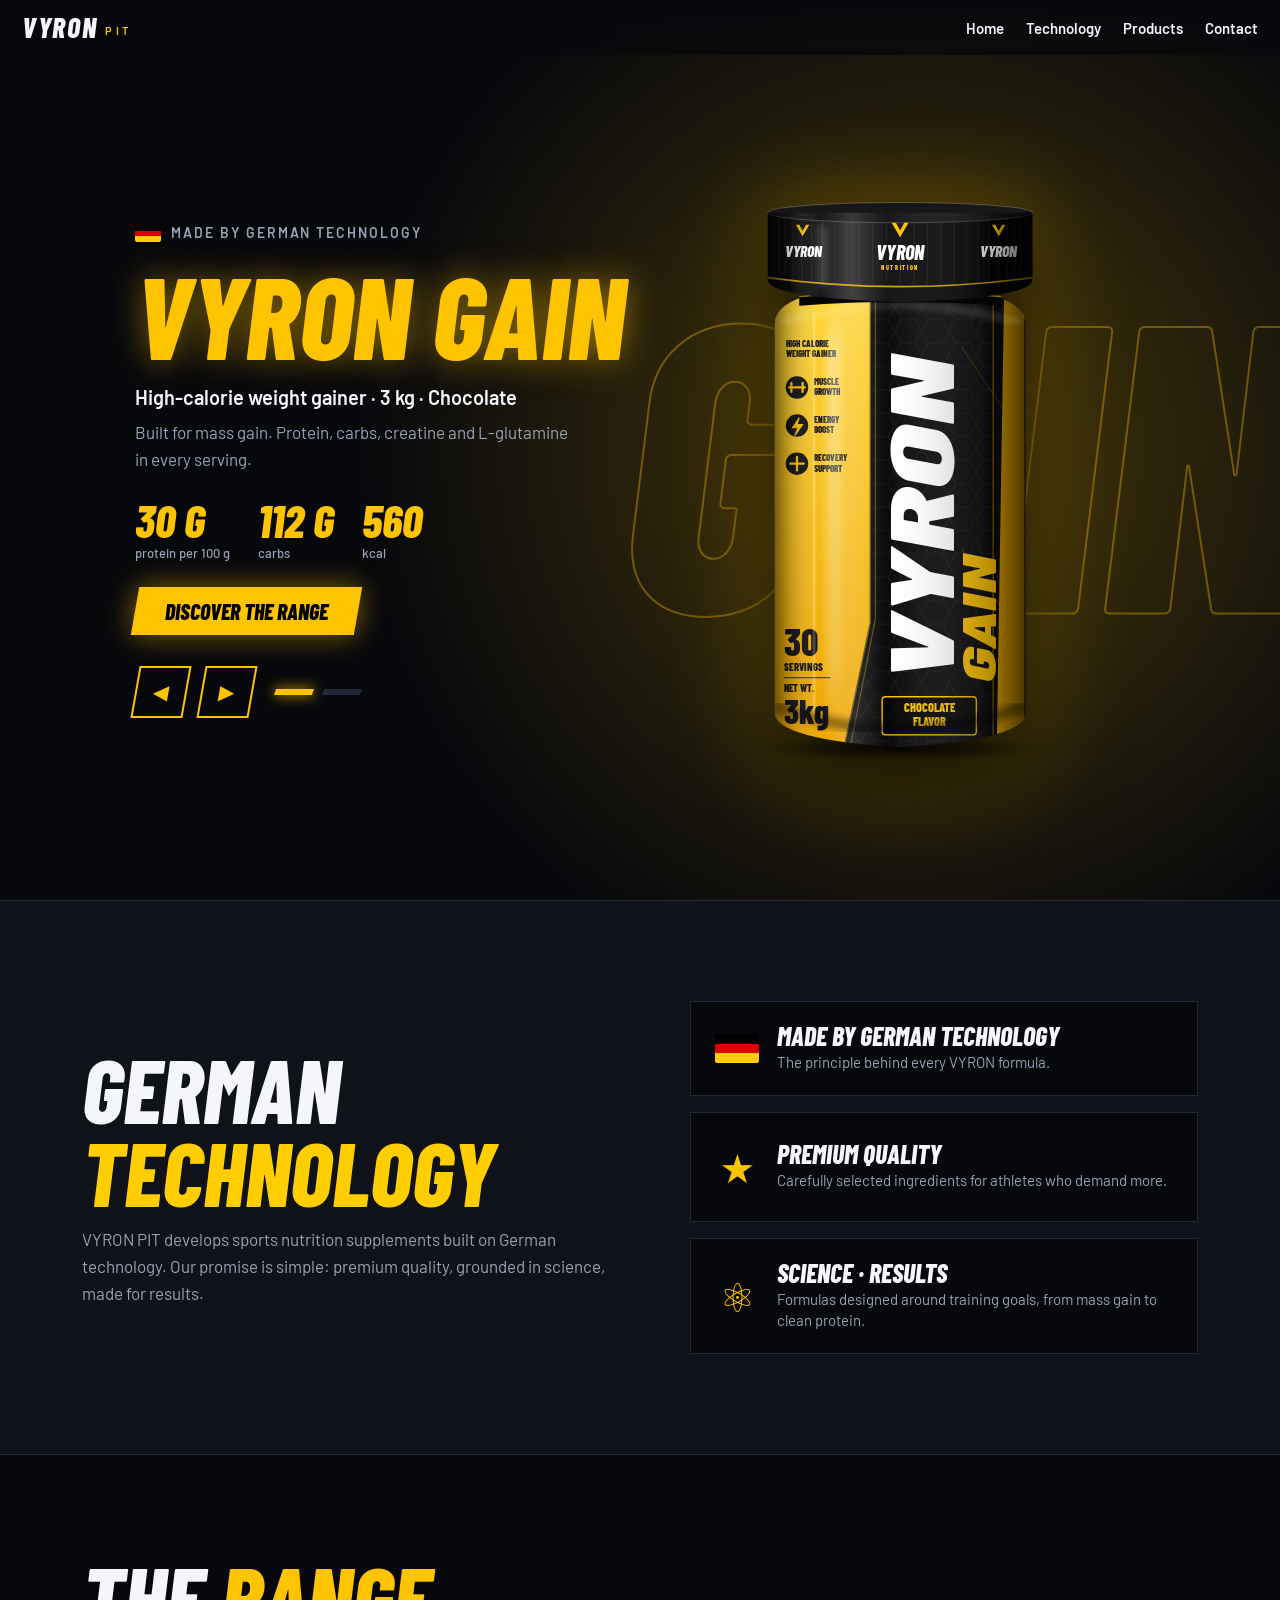
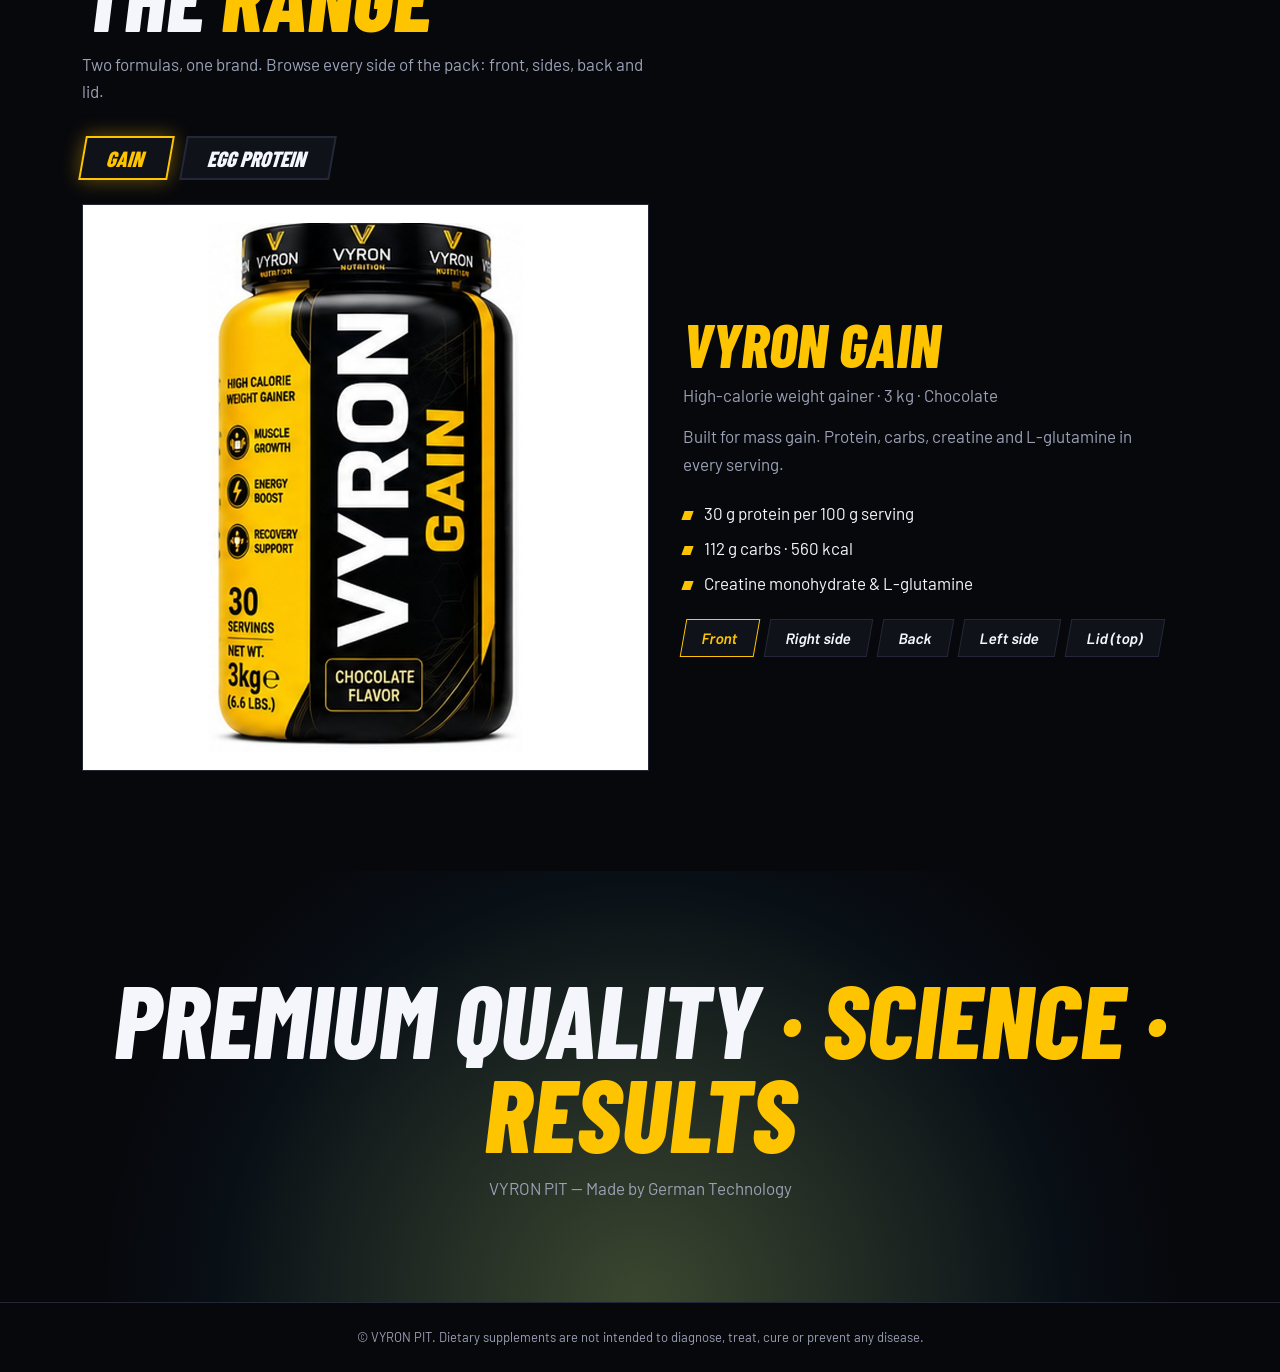
==== commit c40ec627: "deleted ru language" ====
--- a/index.html
+++ b/index.html
@@ -30,16 +30,16 @@
 <link rel="stylesheet" href="style.css">
 </head>
 <body>
-<nav><b class="d">VYRON<small>PIT</small></b><div><a href="#top" data-i="nav_home">Home</a><a href="#technology" data-i="nav_tech">Technology</a><a href="#products" data-i="nav_prod">Products</a><a href="#contact" data-i="nav_contact">Contact</a><div class="lang" role="group" aria-label="Language"><button type="button" data-l="en" aria-pressed="true">EN</button><button type="button" data-l="ru" aria-pressed="false">RU</button></div></div></nav>
+<nav><b class="d">VYRON<small>PIT</small></b><div><a href="#top">Home</a><a href="#technology">Technology</a><a href="#products">Products</a><a href="#contact">Contact</a></div></nav>
 
 <header class="hero" id="top"><div class="ghost d" id="ghost" aria-hidden="true">GAIN</div>
 <div class="wrap grid">
 <div class="info" id="info">
-<div class="eyebrow"><span class="flag" role="img" aria-label="German flag"></span><span data-i="eyebrow">Made by German Technology</span></div>
+<div class="eyebrow"><span class="flag" role="img" aria-label="German flag"></span><span>Made by German Technology</span></div>
 <h1 class="d" id="name">VYRON GAIN</h1><div class="sub" id="sub"></div><p id="desc"></p>
 <div class="stats d" id="stats"></div>
-<a class="btn d" href="#products"><span data-i="btn">Discover the range</span></a>
-<div class="ctrl"><button class="arrow" id="prev" data-ia="prev" aria-label="Previous product">◀</button><button class="arrow" id="next" data-ia="next" aria-label="Next product">▶</button><div class="dots" id="dots"></div></div>
+<a class="btn d" href="#products"><span>Discover the range</span></a>
+<div class="ctrl"><button class="arrow" id="prev" aria-label="Previous product">◀</button><button class="arrow" id="next" aria-label="Next product">▶</button><div class="dots" id="dots"></div></div>
 </div>
 <div class="stage" id="stage"><svg class="jar on" id="j0" viewBox="0 0 300 520" role="img" aria-label="VYRON Gain weight gainer jar, chocolate flavor" xmlns="http://www.w3.org/2000/svg">
 <defs>
@@ -151,30 +151,30 @@
 </div></header>
 
 <section class="sec tech" id="technology"><div class="wrap">
-<div><h2 class="d" data-i="tech_h">German <b>technology</b></h2>
-<p class="lead" data-i="tech_p">VYRON PIT develops sports nutrition supplements built on German technology. Our promise is simple: premium quality, grounded in science, made for results.</p></div>
+<div><h2 class="d">German <b>technology</b></h2>
+<p class="lead">VYRON PIT develops sports nutrition supplements built on German technology. Our promise is simple: premium quality, grounded in science, made for results.</p></div>
 <div class="pillars">
-<div class="pillar"><span class="flag" role="img" aria-label="German flag"></span><div><b class="d" data-i="p1_h">Made by German Technology</b><small data-i="p1_p">The principle behind every VYRON formula.</small></div></div>
-<div class="pillar"><i>★</i><div><b class="d" data-i="p2_h">Premium Quality</b><small data-i="p2_p">Carefully selected ingredients for athletes who demand more.</small></div></div>
-<div class="pillar"><i>⚛</i><div><b class="d" data-i="p3_h">Science · Results</b><small data-i="p3_p">Formulas designed around training goals, from mass gain to clean protein.</small></div></div>
+<div class="pillar"><span class="flag" role="img" aria-label="German flag"></span><div><b class="d">Made by German Technology</b><small>The principle behind every VYRON formula.</small></div></div>
+<div class="pillar"><i>★</i><div><b class="d">Premium Quality</b><small>Carefully selected ingredients for athletes who demand more.</small></div></div>
+<div class="pillar"><i>⚛</i><div><b class="d">Science · Results</b><small>Formulas designed around training goals, from mass gain to clean protein.</small></div></div>
 </div></div></section>
 
 <section class="sec" id="products"><div class="wrap">
-<h2 class="d" data-i="range_h">The <b>range</b></h2>
-<p class="lead" data-i="range_p">Two formulas, one brand. Browse every side of the pack: front, sides, back and lid.</p>
+<h2 class="d">The <b>range</b></h2>
+<p class="lead">Two formulas, one brand. Browse every side of the pack: front, sides, back and lid.</p>
 <div class="tabs" id="tabs" role="tablist"><button class="d" role="tab" data-p="0" aria-selected="true" style="--tc:#FFC400">Gain</button><button class="d" role="tab" data-p="1" aria-selected="false" style="--tc:#2DB8FF">Egg Protein</button></div>
 <div class="viewer" id="viewer">
 <div class="photo" id="photo"><div class="gal on" data-p="0"><img class="ph on" data-v="0" alt="VYRON Gain — Front" src="images/vyron-gain-front.jpg" loading="lazy" decoding="async"><img class="ph" data-v="1" alt="VYRON Gain — Right side" src="images/vyron-gain-right.jpg" loading="lazy" decoding="async"><img class="ph" data-v="2" alt="VYRON Gain — Back" src="images/vyron-gain-back.jpg" loading="lazy" decoding="async"><img class="ph" data-v="3" alt="VYRON Gain — Left side" src="images/vyron-gain-left.jpg" loading="lazy" decoding="async"><img class="ph" data-v="4" alt="VYRON Gain — Lid (top)" src="images/vyron-gain-lid.jpg" loading="lazy" decoding="async"></div><div class="gal" data-p="1"><img class="ph on" data-v="0" alt="VYRON Egg Protein — Front" src="images/vyron-egg-front.jpg" loading="lazy" decoding="async"><img class="ph" data-v="1" alt="VYRON Egg Protein — Right side" src="images/vyron-egg-right.jpg" loading="lazy" decoding="async"><img class="ph" data-v="2" alt="VYRON Egg Protein — Back" src="images/vyron-egg-back.jpg" loading="lazy" decoding="async"><img class="ph" data-v="3" alt="VYRON Egg Protein — Left side" src="images/vyron-egg-left.jpg" loading="lazy" decoding="async"><img class="ph" data-v="4" alt="VYRON Egg Protein — Lid (top)" src="images/vyron-egg-lid.jpg" loading="lazy" decoding="async"></div></div>
 <div class="side">
 <h3 class="d" id="vname"></h3><em id="vsub"></em><p id="vdesc"></p>
 <ul id="vfacts"></ul>
-<div class="views" id="views" role="group" data-ia="views" aria-label="Pack view"></div>
+<div class="views" id="views" role="group" aria-label="Pack view"></div>
 </div></div></div></section>
 
-<section class="cta" id="contact"><h2 class="d" data-i="cta_h">Premium quality <span style="color:var(--c)">· Science · Results</span></h2>
-<p data-i="cta_p">VYRON PIT — Made by German Technology</p>
+<section class="cta" id="contact"><h2 class="d">Premium quality <span style="color:var(--c)">· Science · Results</span></h2>
+<p>VYRON PIT — Made by German Technology</p>
 </section>
-<footer data-i="foot">© VYRON PIT. Dietary supplements are not intended to diagnose, treat, cure or prevent any disease.</footer>
+<footer>© VYRON PIT. Dietary supplements are not intended to diagnose, treat, cure or prevent any disease.</footer>
 <script src="script.js" defer></script>
 </body>
 </html>
--- a/style.css
+++ b/style.css
@@ -63,9 +63,4 @@
 @media(max-width:860px){.grid,.tech .wrap,.viewer{grid-template-columns:1fr}nav a{display:none}.ghost{opacity:.5}.sec{padding:64px 0}}
 @media(max-width:860px){.hero{padding:76px 0 40px}.grid{gap:14px}.info{display:contents}.stage{order:-2;height:min(54vh,400px);min-height:320px}.ctrl{order:-1;justify-content:center;margin:0 0 12px}.arrow{width:56px;height:56px}.dots{margin-left:12px}.btn{justify-self:start}.stats{margin:14px 0}.info h1{font-size:clamp(54px,16vw,84px)}}
 @media(max-width:860px){.viewer{gap:12px}.side{display:contents}.photo{order:0;max-height:none}.views{order:1;justify-content:center;gap:8px}.views button{flex:1 1 auto;min-height:44px;padding:8px 14px}.side h3{order:2;margin-top:10px}.side em{order:3;margin:0}.side p{order:4}.side ul{order:5;margin:6px 0 0}.tabs{margin:22px 0 16px}.tabs button{flex:1;min-height:48px}}
-.lang{display:inline-flex;margin-left:22px;vertical-align:middle;gap:4px}
-.lang button{min-width:40px;min-height:34px;padding:0 10px;background:#0b0d14cc;border:1.5px solid var(--line);color:var(--ink);font:700 13px Barlow,system-ui,sans-serif;letter-spacing:.08em;cursor:pointer;transform:skewX(-10deg);transition:border-color .2s,color .2s,background .2s}
-.lang button:hover{border-color:var(--c)}
-.lang button[aria-pressed="true"]{background:var(--c);border-color:var(--c);color:#000}
-@media(max-width:860px){.lang{margin-left:0}}
-@media(prefers-reduced-motion:reduce){.jar.on{animation:none}}
+@media(max-width:860px){@media(prefers-reduced-motion:reduce){.jar.on{animation:none}}
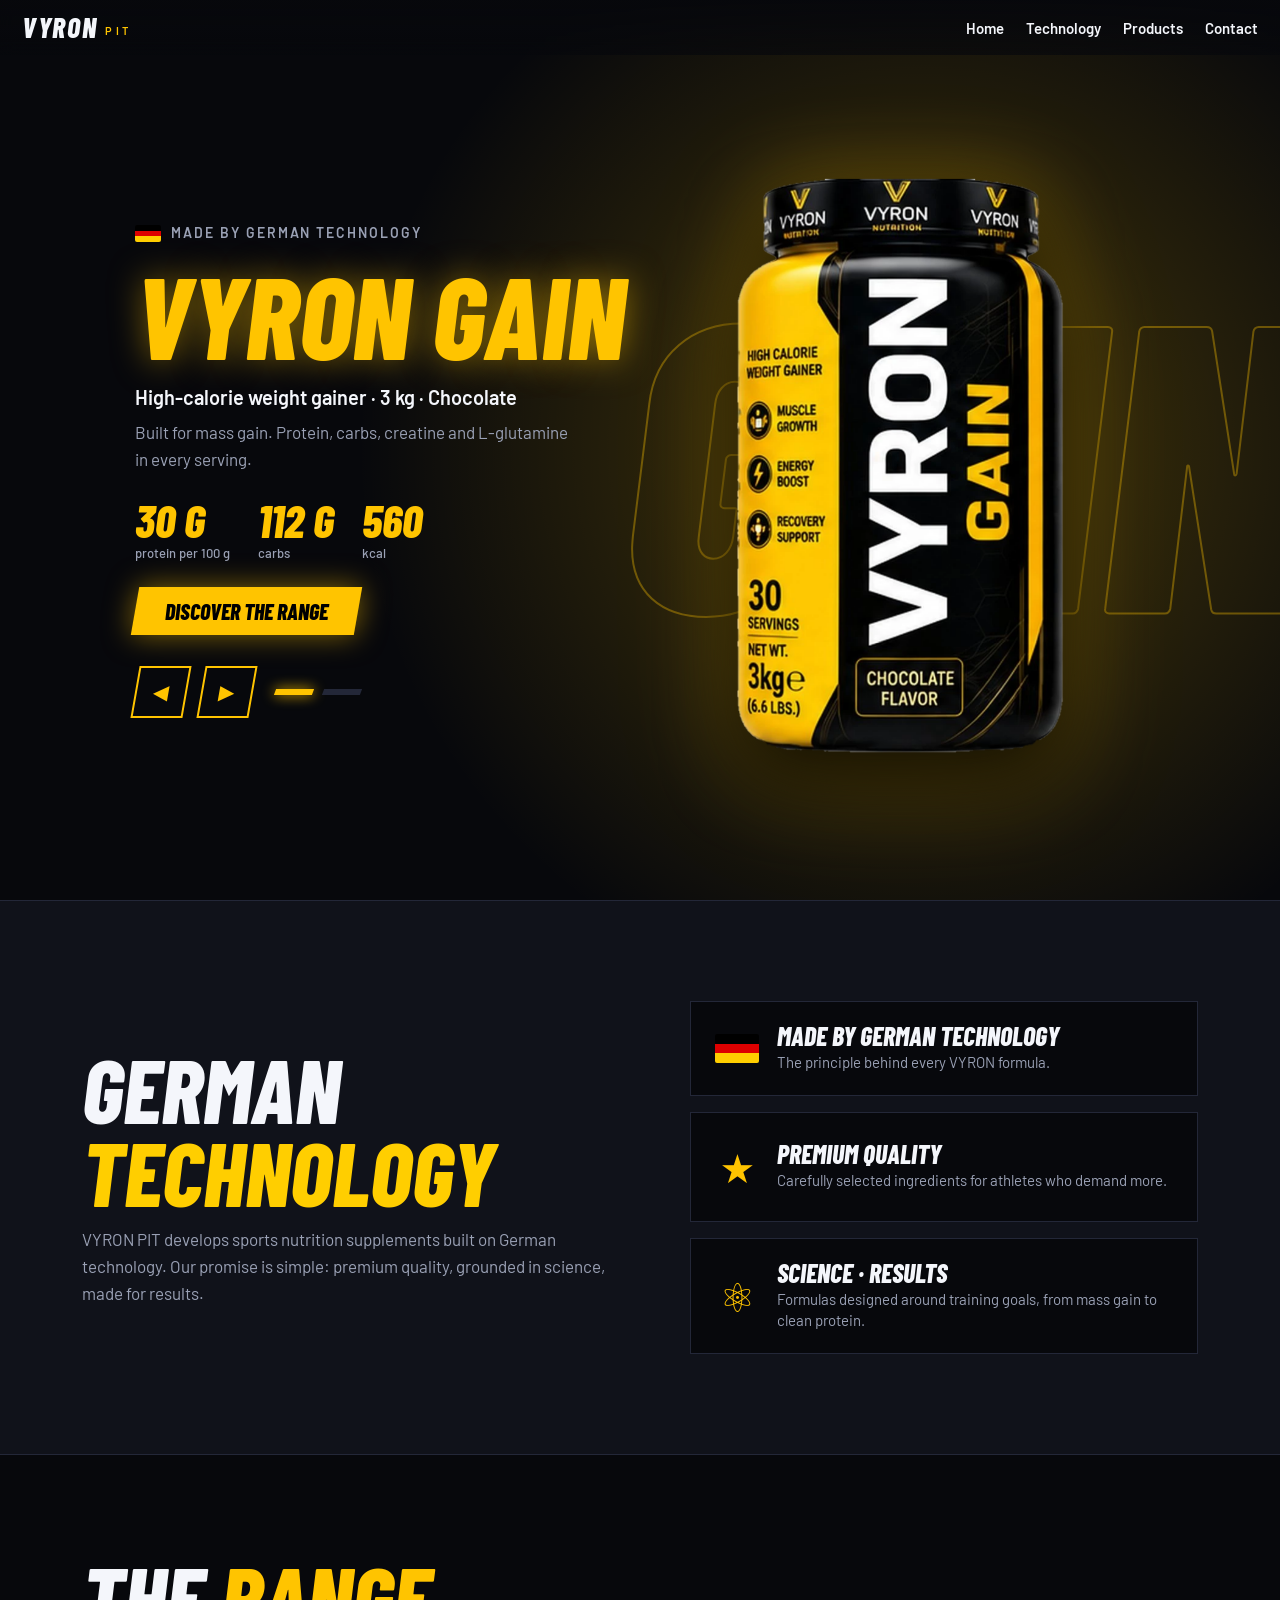
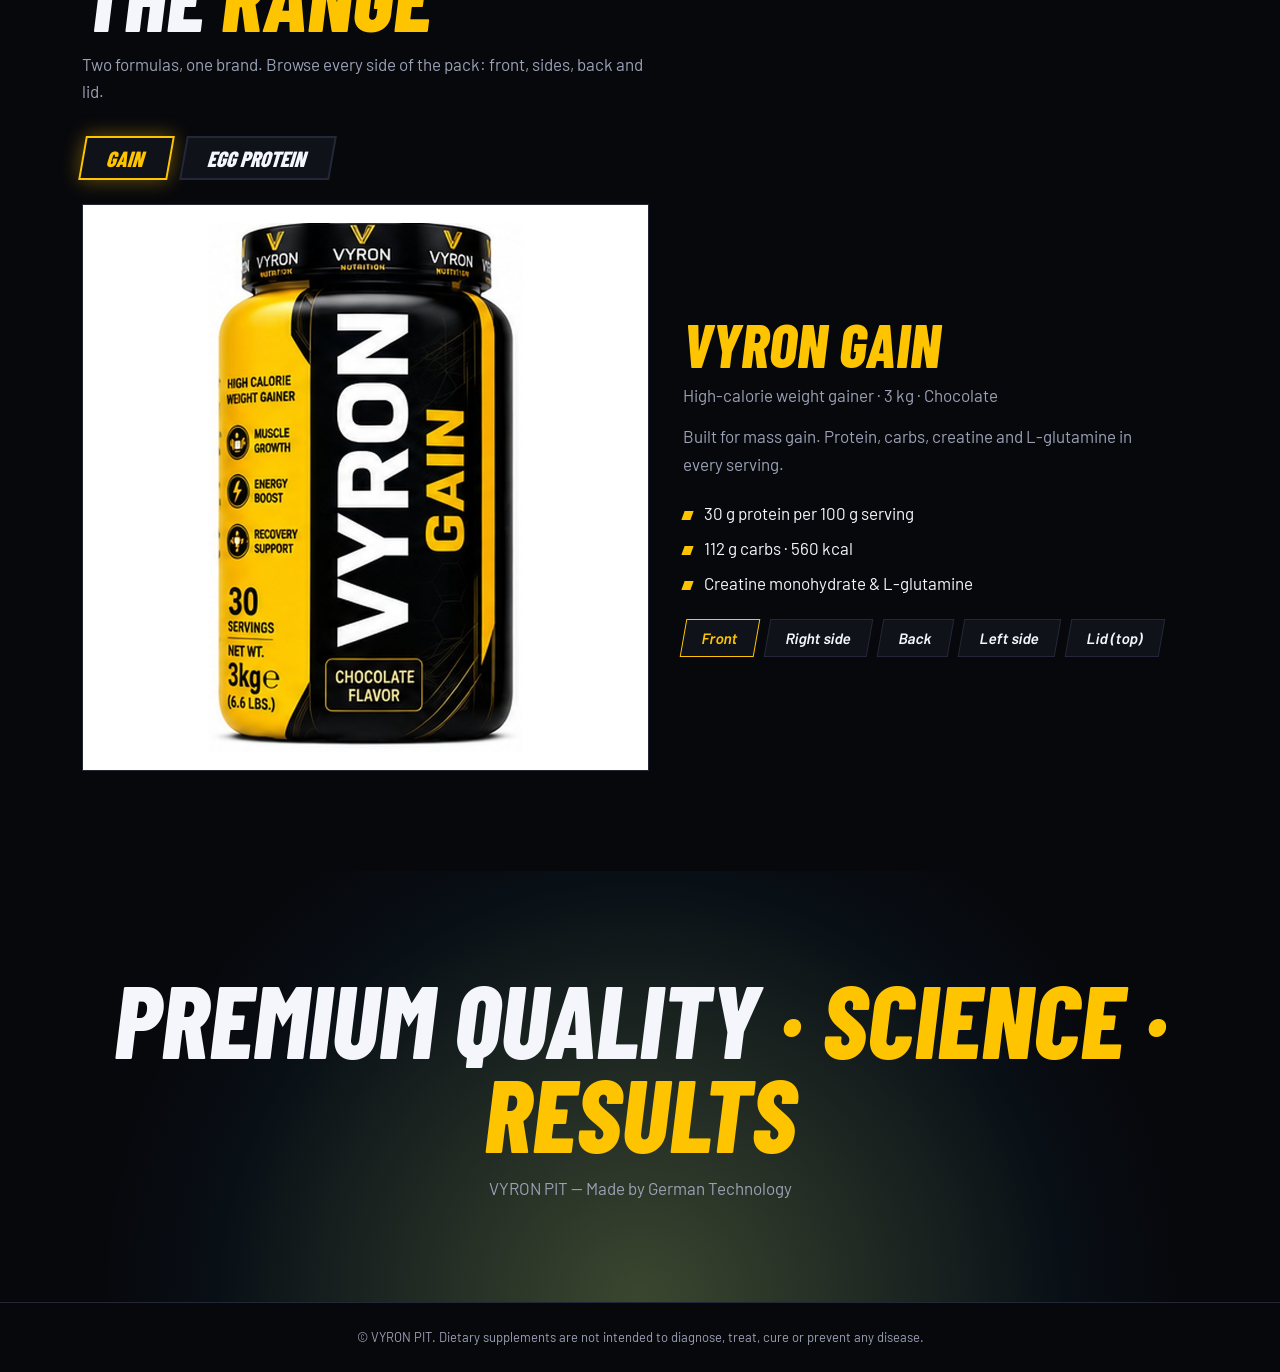
==== commit 72f87ce2: "add images" ====
--- a/index.html
+++ b/index.html
@@ -41,112 +41,8 @@
 <a class="btn d" href="#products"><span>Discover the range</span></a>
 <div class="ctrl"><button class="arrow" id="prev" aria-label="Previous product">◀</button><button class="arrow" id="next" aria-label="Next product">▶</button><div class="dots" id="dots"></div></div>
 </div>
-<div class="stage" id="stage"><svg class="jar on" id="j0" viewBox="0 0 300 520" role="img" aria-label="VYRON Gain weight gainer jar, chocolate flavor" xmlns="http://www.w3.org/2000/svg">
-<defs>
-<linearGradient id="gcyl" x1="0" x2="1"><stop offset="0" stop-color="#000" stop-opacity=".7"/><stop offset=".08" stop-color="#000" stop-opacity=".25"/><stop offset=".2" stop-color="#fff" stop-opacity=".0"/><stop offset=".32" stop-color="#fff" stop-opacity=".16"/><stop offset=".45" stop-color="#fff" stop-opacity="0"/><stop offset=".85" stop-color="#000" stop-opacity=".3"/><stop offset="1" stop-color="#000" stop-opacity=".78"/></linearGradient>
-<linearGradient id="gyel" x1="0" y1="0" x2="0" y2="1"><stop offset="0" stop-color="#FFD83A"/><stop offset="1" stop-color="#EDA400"/></linearGradient>
-<linearGradient id="gcap" x1="0" x2="1"><stop offset="0" stop-color="#030303"/><stop offset=".3" stop-color="#232326"/><stop offset=".55" stop-color="#0d0d0f"/><stop offset="1" stop-color="#000"/></linearGradient>
-<linearGradient id="gshine" x1="0" y1="0" x2="0" y2="1"><stop offset="0" stop-color="#fff" stop-opacity="0"/><stop offset=".12" stop-color="#fff" stop-opacity=".5"/><stop offset=".85" stop-color="#fff" stop-opacity=".25"/><stop offset="1" stop-color="#fff" stop-opacity="0"/></linearGradient>
-<pattern id="ghex" width="22" height="19" patternUnits="userSpaceOnUse" patternTransform="scale(1.1)"><path d="M0 9.5L5.5 0H16.5L22 9.5L16.5 19H5.5Z" fill="none" stroke="#fff" stroke-opacity=".05" stroke-width=".8"/></pattern>
-<filter id="gblur" x="-50%" y="-10%" width="200%" height="120%"><feGaussianBlur stdDeviation="3.5"/></filter>
-<radialGradient id="gshadow"><stop offset="0" stop-color="#000" stop-opacity=".75"/><stop offset="1" stop-color="#000" stop-opacity="0"/></radialGradient>
-<clipPath id="gbody"><path d="M38 130Q38 110 76 102Q150 94 224 102Q262 110 262 130V476Q262 500 150 507Q38 500 38 476Z"/></clipPath>
-<symbol id="gv" viewBox="-16 -14 32 28"><path d="M-14 -12L0 12L14 -12H7L0 1L-7 -12Z" fill="#FFC400"/></symbol>
-</defs>
-<ellipse cx="150" cy="508" rx="130" ry="11" fill="url(#gshadow)"/>
-<g clip-path="url(#gbody)">
-<rect x="30" y="90" width="240" height="430" fill="#0b0b0d"/>
-<rect x="30" y="90" width="240" height="430" fill="url(#ghex)"/>
-<path d="M30 90H124L124 396L98 520H30Z" fill="url(#gyel)"/>
-<path d="M124 90L124 396L98 520" stroke="#000" stroke-opacity=".55" stroke-width="2.5" fill="none"/>
-<path d="M128 90L128 392L103 520" stroke="#FFC400" stroke-opacity=".35" stroke-width="1" fill="none"/>
-<path d="M243 90H261V520H236Z" fill="#E8A800"/><path d="M233 90L233 520" stroke="#FFC400" stroke-opacity=".5" stroke-width="1"/>
-<path d="M205 150L262 235M205 330L262 415" stroke="#FFC400" stroke-opacity=".18" stroke-width="1"/>
-<g font-family="'Barlow Condensed','Arial Narrow',Impact,sans-serif" font-weight="800" font-style="italic">
-<g font-style="normal" fill="#111"><text x="48" y="150" font-size="8">HIGH CALORIE</text><text x="48" y="159" font-size="8">WEIGHT GAINER</text></g>
-<g fill="#111"><circle cx="58" cy="186" r="10"/><circle cx="58" cy="220" r="10"/><circle cx="58" cy="254" r="10"/></g>
-<g stroke="#FFC400" stroke-width="2" stroke-linecap="round" fill="none"><path d="M51 186H65M53 182V190M63 182V190"/><path d="M60 213L54 222H59L56 229L63 219H58Z" fill="#FFC400" stroke-width="1"/><path d="M58 248V260M52 254H64"/></g>
-<g font-size="8" fill="#111" font-style="normal"><text x="73" y="184">MUSCLE</text><text x="73" y="193">GROWTH</text><text x="73" y="218">ENERGY</text><text x="73" y="227">BOOST</text><text x="73" y="252">RECOVERY</text><text x="73" y="261">SUPPORT</text></g>
-<text x="46" y="426" font-size="34" fill="#111" font-style="normal">30</text><text x="46" y="439" font-size="9.5" fill="#111" font-style="normal">SERVINGS</text>
-<path d="M46 445H88" stroke="#111" stroke-width=".8"/>
-<text x="46" y="458" font-size="9" fill="#111" font-style="normal">NET WT.</text><text x="46" y="486" font-size="30" fill="#111" font-style="normal">3kg</text>
-<text transform="translate(198 450) rotate(-90)" font-size="80" fill="#fff" textLength="290" lengthAdjust="spacingAndGlyphs">VYRON</text>
-<text transform="translate(236 450) rotate(-90)" font-size="42" fill="#FFC400" textLength="114" lengthAdjust="spacingAndGlyphs">GAIN</text>
-<rect x="134" y="462" width="84" height="34" rx="3" fill="#000" fill-opacity=".5" stroke="#FFC400" stroke-width="1.2"/>
-<text x="176" y="476" font-size="11" fill="#FFC400" font-style="normal" text-anchor="middle">CHOCOLATE</text><text x="176" y="488" font-size="11" fill="#FFC400" font-style="normal" text-anchor="middle">FLAVOR</text>
-</g>
-<rect x="30" y="90" width="240" height="430" fill="url(#gcyl)"/>
-<rect x="84" y="112" width="14" height="380" rx="7" fill="url(#gshine)" filter="url(#gblur)" opacity=".7"/>
-<rect x="72" y="118" width="2.5" height="360" rx="1.2" fill="#fff" opacity=".22"/>
-<path d="M44 128Q150 98 256 128" stroke="#fff" stroke-opacity=".28" stroke-width="3" fill="none" filter="url(#gblur)"/>
-<path d="M38 470Q150 512 262 470" stroke="#000" stroke-opacity=".4" stroke-width="10" fill="none" filter="url(#gblur)"/>
-</g>
-<path d="M60 105Q150 97 240 105V113Q150 106 60 113Z" fill="#050506"/><path d="M60 105Q150 97 240 105" stroke="#FFC400" stroke-opacity=".55" stroke-width="1.2" fill="none"/>
-<path d="M32 30V90Q32 106 150 110Q268 106 268 90V30Z" fill="url(#gcap)"/>
-<g><line x1="34.6" y1="34" x2="34.6" y2="94" stroke="#fff" stroke-opacity="0.07" stroke-width="1"/><line x1="37.8" y1="34" x2="37.8" y2="94" stroke="#fff" stroke-opacity="0.07" stroke-width="1"/><line x1="42.2" y1="34" x2="42.2" y2="94" stroke="#fff" stroke-opacity="0.07" stroke-width="1"/><line x1="47.8" y1="34" x2="47.8" y2="94" stroke="#fff" stroke-opacity="0.07" stroke-width="1"/><line x1="54.5" y1="34" x2="54.5" y2="94" stroke="#fff" stroke-opacity="0.07" stroke-width="1"/><line x1="62.3" y1="34" x2="62.3" y2="94" stroke="#fff" stroke-opacity="0.07" stroke-width="1"/><line x1="71.0" y1="34" x2="71.0" y2="94" stroke="#fff" stroke-opacity="0.07" stroke-width="1"/><line x1="80.6" y1="34" x2="80.6" y2="94" stroke="#fff" stroke-opacity="0.07" stroke-width="1"/><line x1="91.0" y1="34" x2="91.0" y2="94" stroke="#fff" stroke-opacity="0.07" stroke-width="1"/><line x1="102.0" y1="34" x2="102.0" y2="94" stroke="#fff" stroke-opacity="0.07" stroke-width="1"/><line x1="113.5" y1="34" x2="113.5" y2="94" stroke="#fff" stroke-opacity="0.07" stroke-width="1"/><line x1="125.5" y1="34" x2="125.5" y2="94" stroke="#fff" stroke-opacity="0.07" stroke-width="1"/><line x1="137.7" y1="34" x2="137.7" y2="94" stroke="#fff" stroke-opacity="0.07" stroke-width="1"/><line x1="150.0" y1="34" x2="150.0" y2="94" stroke="#fff" stroke-opacity="0.07" stroke-width="1"/><line x1="162.3" y1="34" x2="162.3" y2="94" stroke="#fff" stroke-opacity="0.07" stroke-width="1"/><line x1="174.5" y1="34" x2="174.5" y2="94" stroke="#fff" stroke-opacity="0.07" stroke-width="1"/><line x1="186.5" y1="34" x2="186.5" y2="94" stroke="#fff" stroke-opacity="0.07" stroke-width="1"/><line x1="198.0" y1="34" x2="198.0" y2="94" stroke="#fff" stroke-opacity="0.07" stroke-width="1"/><line x1="209.0" y1="34" x2="209.0" y2="94" stroke="#fff" stroke-opacity="0.07" stroke-width="1"/><line x1="219.4" y1="34" x2="219.4" y2="94" stroke="#fff" stroke-opacity="0.07" stroke-width="1"/><line x1="229.0" y1="34" x2="229.0" y2="94" stroke="#fff" stroke-opacity="0.07" stroke-width="1"/><line x1="237.7" y1="34" x2="237.7" y2="94" stroke="#fff" stroke-opacity="0.07" stroke-width="1"/><line x1="245.5" y1="34" x2="245.5" y2="94" stroke="#fff" stroke-opacity="0.07" stroke-width="1"/><line x1="252.2" y1="34" x2="252.2" y2="94" stroke="#fff" stroke-opacity="0.07" stroke-width="1"/><line x1="257.8" y1="34" x2="257.8" y2="94" stroke="#fff" stroke-opacity="0.07" stroke-width="1"/><line x1="262.2" y1="34" x2="262.2" y2="94" stroke="#fff" stroke-opacity="0.07" stroke-width="1"/><line x1="265.4" y1="34" x2="265.4" y2="94" stroke="#fff" stroke-opacity="0.07" stroke-width="1"/></g>
-<ellipse cx="150" cy="30" rx="118" ry="9" fill="#17171a"/><ellipse cx="150" cy="30" rx="118" ry="9" fill="none" stroke="#fff" stroke-opacity=".22"/>
-<path d="M32 88Q150 104 268 88" stroke="#FFC400" stroke-opacity=".8" stroke-width="1.4" fill="none"/>
-<g font-family="'Barlow Condensed','Arial Narrow',Impact,sans-serif" font-weight="800" font-style="italic" fill="#fff" text-anchor="middle">
-<use href="#gv" x="56" y="40" width="14" height="12"/><text x="64" y="70" font-size="14">VYRON</text>
-<use href="#gv" x="141" y="38" width="18" height="15"/><text x="150" y="72" font-size="18">VYRON</text><text x="150" y="81" font-size="5.5" fill="#FFC400" font-style="normal" letter-spacing="1.5">NUTRITION</text>
-<use href="#gv" x="231" y="40" width="14" height="12"/><text x="238" y="70" font-size="14">VYRON</text></g>
-<path d="M32 30V90Q32 106 150 110Q268 106 268 90V30Z" fill="url(#gcyl)" opacity=".9"/>
-<rect x="76" y="40" width="9" height="56" rx="4" fill="#fff" opacity=".18" filter="url(#gblur)"/>
-</svg>
-<svg class="jar" id="j1" viewBox="0 0 300 520" role="img" aria-label="VYRON Egg Protein powder jar, vanilla flavor" xmlns="http://www.w3.org/2000/svg">
-<defs>
-<linearGradient id="ecyl" x1="0" x2="1"><stop offset="0" stop-color="#000" stop-opacity=".4"/><stop offset=".07" stop-color="#000" stop-opacity=".12"/><stop offset=".2" stop-color="#fff" stop-opacity=".0"/><stop offset=".32" stop-color="#fff" stop-opacity=".35"/><stop offset=".48" stop-color="#fff" stop-opacity="0"/><stop offset=".82" stop-color="#000" stop-opacity=".1"/><stop offset=".93" stop-color="#000" stop-opacity=".3"/><stop offset="1" stop-color="#000" stop-opacity=".55"/></linearGradient>
-<linearGradient id="eblue" x1="0" x2="1"><stop offset="0" stop-color="#1c4cc4"/><stop offset=".5" stop-color="#173E9E"/><stop offset="1" stop-color="#0d2670"/></linearGradient>
-<linearGradient id="eyel" x1="0" y1="0" x2="0" y2="1"><stop offset="0" stop-color="#FFD83A"/><stop offset="1" stop-color="#F2AE00"/></linearGradient>
-<linearGradient id="eshine" x1="0" y1="0" x2="0" y2="1"><stop offset="0" stop-color="#fff" stop-opacity="0"/><stop offset=".12" stop-color="#fff" stop-opacity=".9"/><stop offset=".85" stop-color="#fff" stop-opacity=".5"/><stop offset="1" stop-color="#fff" stop-opacity="0"/></linearGradient>
-<filter id="eblur" x="-50%" y="-10%" width="200%" height="120%"><feGaussianBlur stdDeviation="3.5"/></filter>
-<radialGradient id="eshadow"><stop offset="0" stop-color="#000" stop-opacity=".75"/><stop offset="1" stop-color="#000" stop-opacity="0"/></radialGradient>
-<clipPath id="ebody"><path d="M38 130Q38 110 76 102Q150 94 224 102Q262 110 262 130V476Q262 500 150 507Q38 500 38 476Z"/></clipPath>
-<symbol id="ef" viewBox="-20 -20 40 40"><g fill="#FFF6D2" stroke="#E6D08A" stroke-width=".7"><ellipse cx="0" cy="-10" rx="5.5" ry="10"/><ellipse cx="0" cy="-10" rx="5.5" ry="10" transform="rotate(72)"/><ellipse cx="0" cy="-10" rx="5.5" ry="10" transform="rotate(144)"/><ellipse cx="0" cy="-10" rx="5.5" ry="10" transform="rotate(216)"/><ellipse cx="0" cy="-10" rx="5.5" ry="10" transform="rotate(288)"/></g><circle r="3.6" fill="#F6C23B"/><circle r="1.6" fill="#D99A12"/></symbol>
-</defs>
-<ellipse cx="150" cy="508" rx="130" ry="11" fill="url(#eshadow)"/>
-<g clip-path="url(#ebody)">
-<rect x="30" y="90" width="240" height="430" fill="#fbfbfd"/>
-<rect x="236" y="90" width="34" height="430" fill="url(#eblue)"/><rect x="229" y="90" width="7" height="430" fill="#FFC400"/>
-<rect x="30" y="90" width="9" height="430" fill="url(#eblue)"/>
-<path d="M39 188L104 176V396L39 412Z" fill="url(#eyel)"/>
-<g font-family="'Barlow Condensed','Arial Narrow',Impact,sans-serif" font-weight="800" font-style="italic">
-<g fill="#111"><circle cx="56" cy="214" r="7.5"/><circle cx="56" cy="250" r="7.5"/><circle cx="56" cy="286" r="7.5"/><circle cx="56" cy="322" r="7.5"/></g>
-<g stroke="#FFC400" stroke-width="1.8" stroke-linecap="round" fill="none"><path d="M51 214H61M52.5 211V217M59.5 211V217"/><path d="M51 250H61M51 247V253M61 247V253M54 250V247M58 250V253"/><path d="M58 281Q52 284 55 290Q58 292 60 288" /><path d="M56 317V327M51 322H61"/></g>
-<g font-size="6.2" fill="#111" font-style="normal"><text x="67" y="212">MUSCLE</text><text x="67" y="219">GROWTH</text><text x="67" y="248">MUSCLE</text><text x="67" y="255">PROTEIN</text><text x="67" y="284">FAST</text><text x="67" y="291">ABSORPTION</text><text x="67" y="320">RECOVERY</text><text x="67" y="327">SUPPORT</text></g>
-<rect x="46" y="346" width="40" height="38" rx="3" fill="#173E9E"/><text x="66" y="368" font-size="23" fill="#fff" font-style="normal" text-anchor="middle">62</text><text x="66" y="379" font-size="6.5" fill="#fff" font-style="normal" text-anchor="middle">SERVINGS</text>
-<path d="M156 112L166 132L176 112H170L166 120L162 112Z" fill="#173E9E"/><path d="M161 112L166 123L171 112Z" fill="#FFC400"/>
-<text x="166" y="152" font-size="18" fill="#101010" font-style="normal" text-anchor="middle" letter-spacing=".5">VYRON</text>
-<text x="166" y="162" font-size="6" fill="#555" font-style="normal" text-anchor="middle" letter-spacing="1.6">NUTRITION</text>
-<text x="166" y="232" font-size="76" fill="#0b0b0b" text-anchor="middle" textLength="106" lengthAdjust="spacingAndGlyphs">EGG</text>
-<text x="166" y="278" font-size="44" fill="#173E9E" text-anchor="middle" textLength="106" lengthAdjust="spacingAndGlyphs">PROTEIN</text>
-<rect x="111" y="288" width="110" height="16" fill="#FFC400"/><text x="166" y="299.5" font-size="8.5" fill="#111" font-style="normal" text-anchor="middle" textLength="100" lengthAdjust="spacingAndGlyphs">PREMIUM QUALITY PROTEIN</text>
-<g fill="#111" font-style="normal" text-anchor="middle"><text x="130" y="333" font-size="15">25g</text><text x="166" y="333" font-size="15">5.4g</text><text x="203" y="333" font-size="15">4.2g</text>
-<g font-size="5.2" fill="#555"><text x="130" y="341">PROTEIN</text><text x="166" y="341">BCAAs</text><text x="203" y="341">EAAs</text></g></g>
-<path d="M148 318V342M184 318V342" stroke="#999" stroke-width=".6"/>
-<path d="M214 470Q232 440 228 410Q250 430 246 462Q240 484 214 492Z" fill="#fff" stroke="#e3e5ef" stroke-width="1"/>
-<path d="M150 508Q190 488 226 492Q250 480 262 440V520H150Z" fill="#f3f4fa"/>
-<path d="M148 468Q176 448 214 452" stroke="#4a2c1a" stroke-width="3.2" stroke-linecap="round" fill="none"/><path d="M150 482Q186 472 222 456" stroke="#5a3721" stroke-width="2.6" stroke-linecap="round" fill="none"/>
-<use href="#ef" x="168" y="428" width="46" height="46" transform="rotate(-14 191 451)"/><use href="#ef" x="214" y="412" width="30" height="30" transform="rotate(20 229 427)"/>
-<rect x="116" y="462" width="62" height="26" rx="3" fill="#173E9E"/><text x="147" y="474" font-size="11.5" fill="#fff" font-style="normal" text-anchor="middle">VANILLA</text><text x="147" y="483" font-size="7" fill="#fff" font-style="normal" text-anchor="middle">FLAVOR</text>
-<text transform="translate(254 444) rotate(-90)" font-size="9" fill="#fff" font-style="normal" letter-spacing="1">100% EGG PROTEIN POWDER</text>
-</g>
-<rect x="30" y="90" width="240" height="430" fill="url(#ecyl)"/>
-<rect x="84" y="112" width="14" height="380" rx="7" fill="url(#eshine)" filter="url(#eblur)" opacity=".75"/>
-<path d="M44 128Q150 98 256 128" stroke="#fff" stroke-opacity=".6" stroke-width="3" fill="none" filter="url(#eblur)"/>
-<path d="M38 470Q150 512 262 470" stroke="#000" stroke-opacity=".18" stroke-width="10" fill="none" filter="url(#eblur)"/>
-</g>
-<path d="M60 105Q150 97 240 105V113Q150 106 60 113Z" fill="#e4e7f3" stroke="#c9cde0" stroke-width=".6"/>
-<path d="M32 30V90Q32 106 150 110Q268 106 268 90V30Z" fill="url(#eblue)"/>
-<g><line x1="34.6" y1="34" x2="34.6" y2="94" stroke="#fff" stroke-opacity="0.1" stroke-width="1"/><line x1="37.8" y1="34" x2="37.8" y2="94" stroke="#fff" stroke-opacity="0.1" stroke-width="1"/><line x1="42.2" y1="34" x2="42.2" y2="94" stroke="#fff" stroke-opacity="0.1" stroke-width="1"/><line x1="47.8" y1="34" x2="47.8" y2="94" stroke="#fff" stroke-opacity="0.1" stroke-width="1"/><line x1="54.5" y1="34" x2="54.5" y2="94" stroke="#fff" stroke-opacity="0.1" stroke-width="1"/><line x1="62.3" y1="34" x2="62.3" y2="94" stroke="#fff" stroke-opacity="0.1" stroke-width="1"/><line x1="71.0" y1="34" x2="71.0" y2="94" stroke="#fff" stroke-opacity="0.1" stroke-width="1"/><line x1="80.6" y1="34" x2="80.6" y2="94" stroke="#fff" stroke-opacity="0.1" stroke-width="1"/><line x1="91.0" y1="34" x2="91.0" y2="94" stroke="#fff" stroke-opacity="0.1" stroke-width="1"/><line x1="102.0" y1="34" x2="102.0" y2="94" stroke="#fff" stroke-opacity="0.1" stroke-width="1"/><line x1="113.5" y1="34" x2="113.5" y2="94" stroke="#fff" stroke-opacity="0.1" stroke-width="1"/><line x1="125.5" y1="34" x2="125.5" y2="94" stroke="#fff" stroke-opacity="0.1" stroke-width="1"/><line x1="137.7" y1="34" x2="137.7" y2="94" stroke="#fff" stroke-opacity="0.1" stroke-width="1"/><line x1="150.0" y1="34" x2="150.0" y2="94" stroke="#fff" stroke-opacity="0.1" stroke-width="1"/><line x1="162.3" y1="34" x2="162.3" y2="94" stroke="#fff" stroke-opacity="0.1" stroke-width="1"/><line x1="174.5" y1="34" x2="174.5" y2="94" stroke="#fff" stroke-opacity="0.1" stroke-width="1"/><line x1="186.5" y1="34" x2="186.5" y2="94" stroke="#fff" stroke-opacity="0.1" stroke-width="1"/><line x1="198.0" y1="34" x2="198.0" y2="94" stroke="#fff" stroke-opacity="0.1" stroke-width="1"/><line x1="209.0" y1="34" x2="209.0" y2="94" stroke="#fff" stroke-opacity="0.1" stroke-width="1"/><line x1="219.4" y1="34" x2="219.4" y2="94" stroke="#fff" stroke-opacity="0.1" stroke-width="1"/><line x1="229.0" y1="34" x2="229.0" y2="94" stroke="#fff" stroke-opacity="0.1" stroke-width="1"/><line x1="237.7" y1="34" x2="237.7" y2="94" stroke="#fff" stroke-opacity="0.1" stroke-width="1"/><line x1="245.5" y1="34" x2="245.5" y2="94" stroke="#fff" stroke-opacity="0.1" stroke-width="1"/><line x1="252.2" y1="34" x2="252.2" y2="94" stroke="#fff" stroke-opacity="0.1" stroke-width="1"/><line x1="257.8" y1="34" x2="257.8" y2="94" stroke="#fff" stroke-opacity="0.1" stroke-width="1"/><line x1="262.2" y1="34" x2="262.2" y2="94" stroke="#fff" stroke-opacity="0.1" stroke-width="1"/><line x1="265.4" y1="34" x2="265.4" y2="94" stroke="#fff" stroke-opacity="0.1" stroke-width="1"/></g>
-<ellipse cx="150" cy="30" rx="118" ry="9" fill="#2a5bd8"/><ellipse cx="150" cy="30" rx="118" ry="9" fill="none" stroke="#fff" stroke-opacity=".4"/>
-<path d="M32 88Q150 104 268 88" stroke="#0d2670" stroke-width="1.5" fill="none"/>
-<g font-family="'Barlow Condensed','Arial Narrow',Impact,sans-serif" font-weight="800" font-style="italic" fill="#fff" text-anchor="middle">
-<text x="62" y="70" font-size="16">VYRON</text><text x="150" y="74" font-size="14">VYRON</text><text x="238" y="70" font-size="16">VYRON</text></g>
-<path d="M142 40L150 56L158 40H154L150 47L146 40Z" fill="#FFC400"/>
-<path d="M32 30V90Q32 106 150 110Q268 106 268 90V30Z" fill="url(#ecyl)" opacity=".9"/>
-<rect x="76" y="40" width="9" height="56" rx="4" fill="#fff" opacity=".3" filter="url(#eblur)"/>
-</svg>
+<div class="stage" id="stage"><img class="jar on" id="j0" src="images/hero-gain.webp" width="570" height="956" alt="VYRON Gain weight gainer jar, chocolate flavor" decoding="async" fetchpriority="high">
+<img class="jar" id="j1" src="images/hero-egg.webp" width="570" height="944" alt="VYRON Egg Protein powder jar, vanilla flavor" decoding="async">
 </div>
 </div></header>
 
--- a/style.css
+++ b/style.css
@@ -31,7 +31,6 @@
 .arrow:hover{background:var(--c);color:#000}
 .dots{display:flex;gap:10px;margin-left:8px}.dots button{width:38px;height:6px;border:0;background:var(--line);cursor:pointer;transform:skewX(-20deg)}
 .dots button[aria-current="true"]{background:var(--c);box-shadow:0 0 12px var(--c)}
-.jar{aspect-ratio:300/520}
 .tabs{display:flex;gap:12px;margin:30px 0 24px}
 .tabs button{padding:10px 24px;background:var(--panel);border:2px solid var(--line);color:var(--ink);font-size:22px;cursor:pointer;transform:skewX(-10deg)}
 .tabs button[aria-selected="true"]{border-color:var(--tc);color:var(--tc);box-shadow:0 0 20px color-mix(in srgb,var(--tc) 40%,transparent)}
